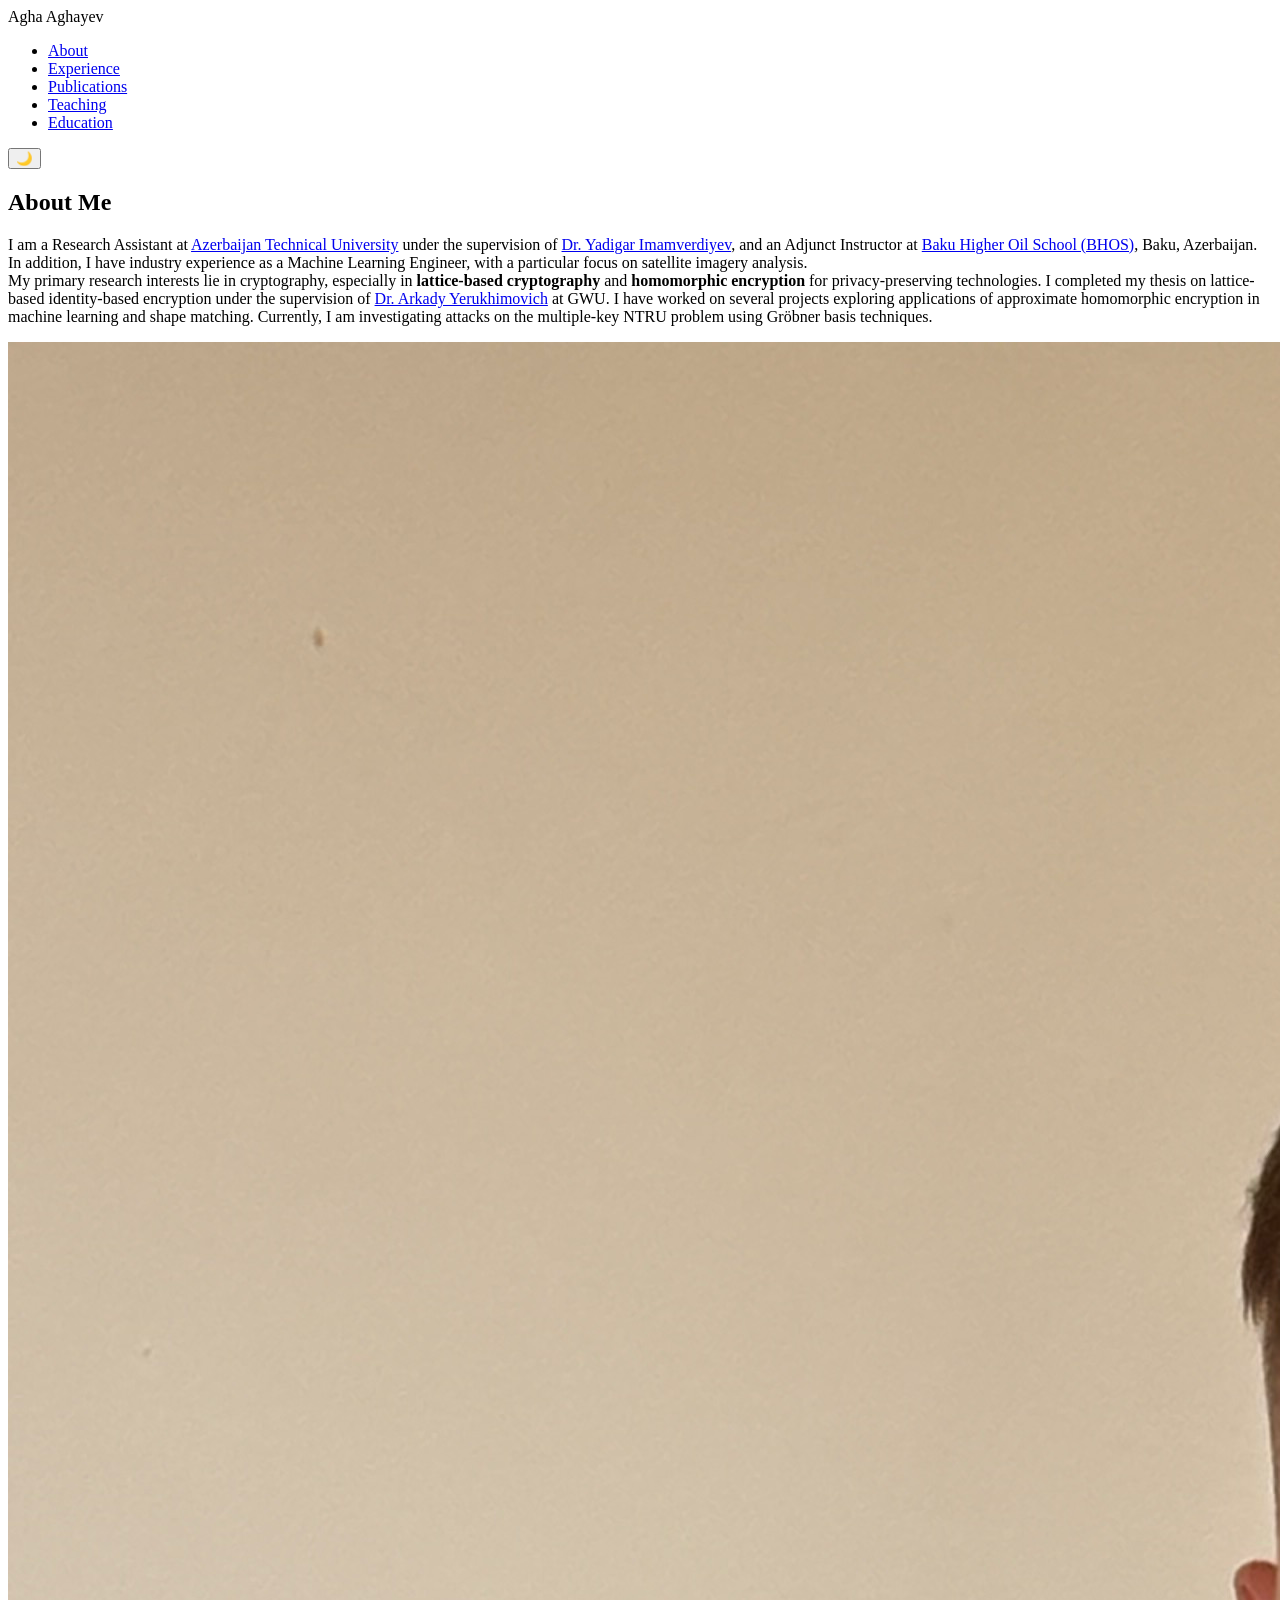
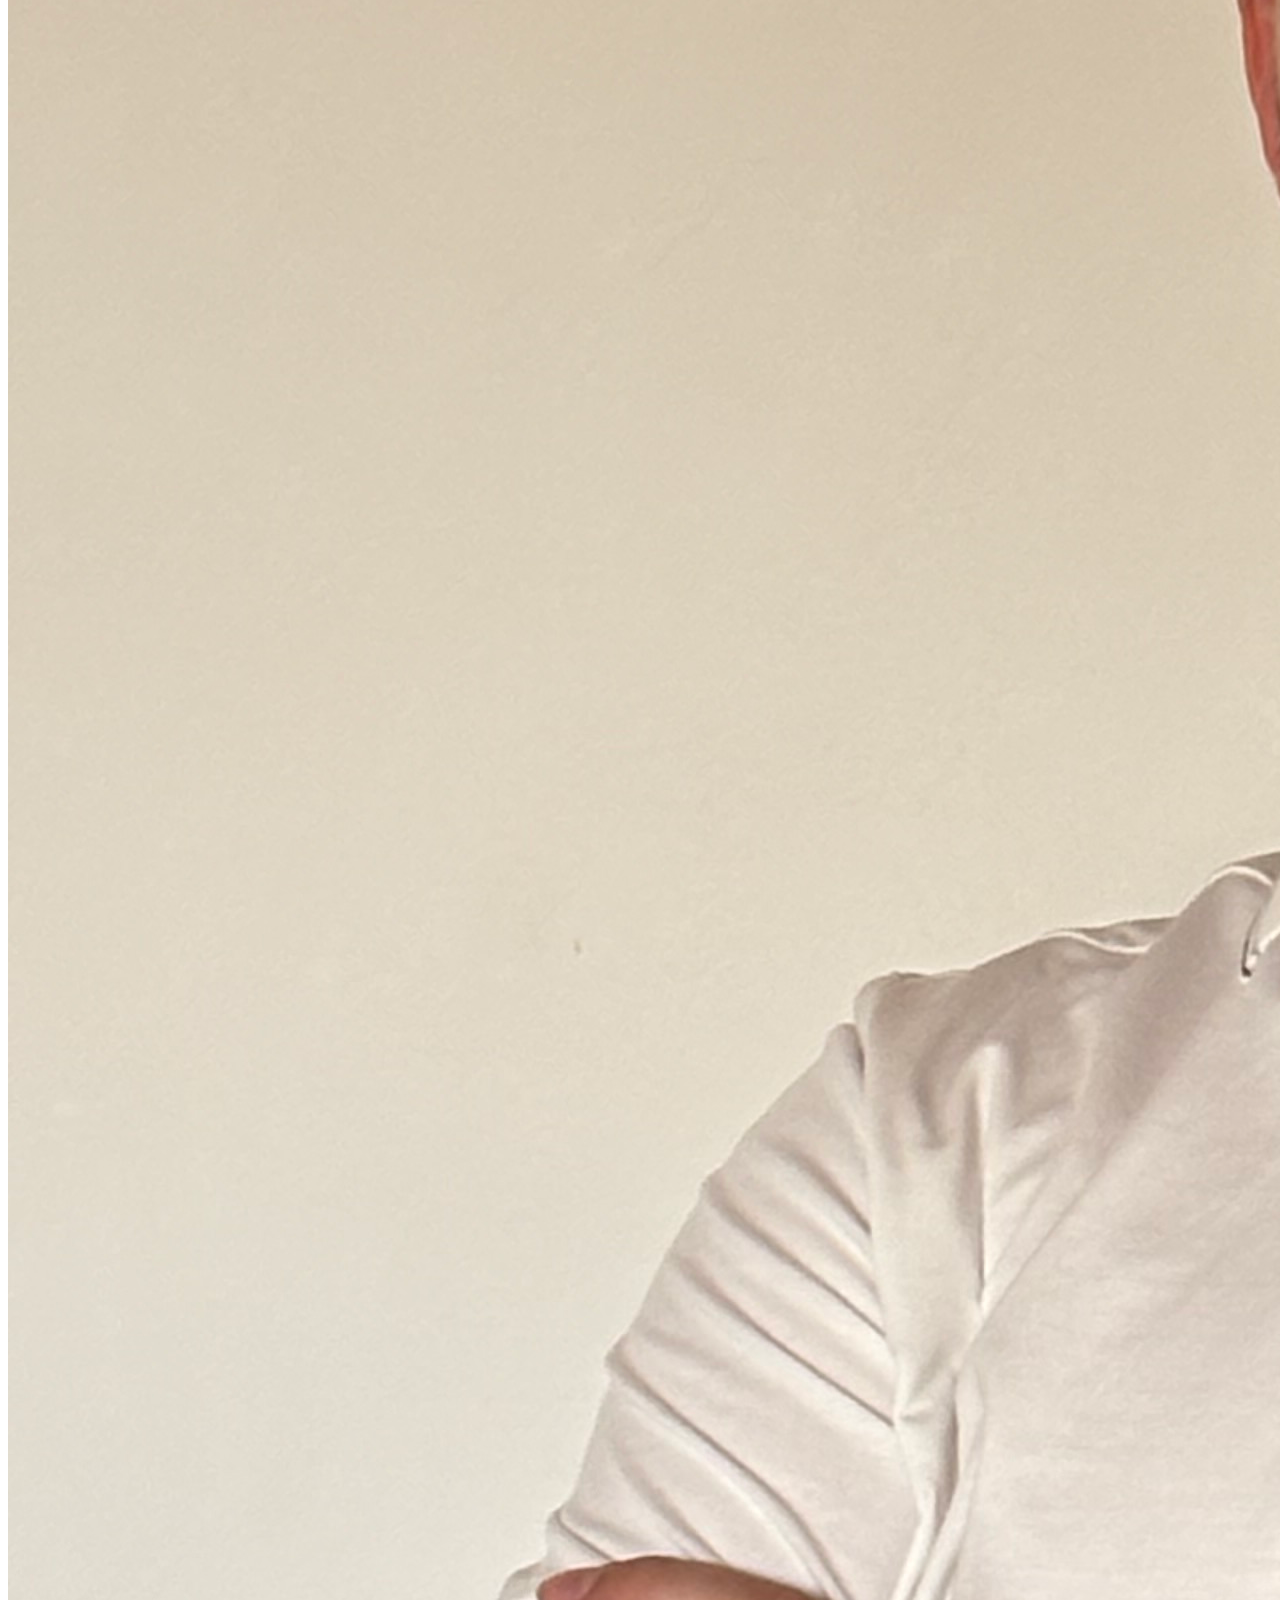
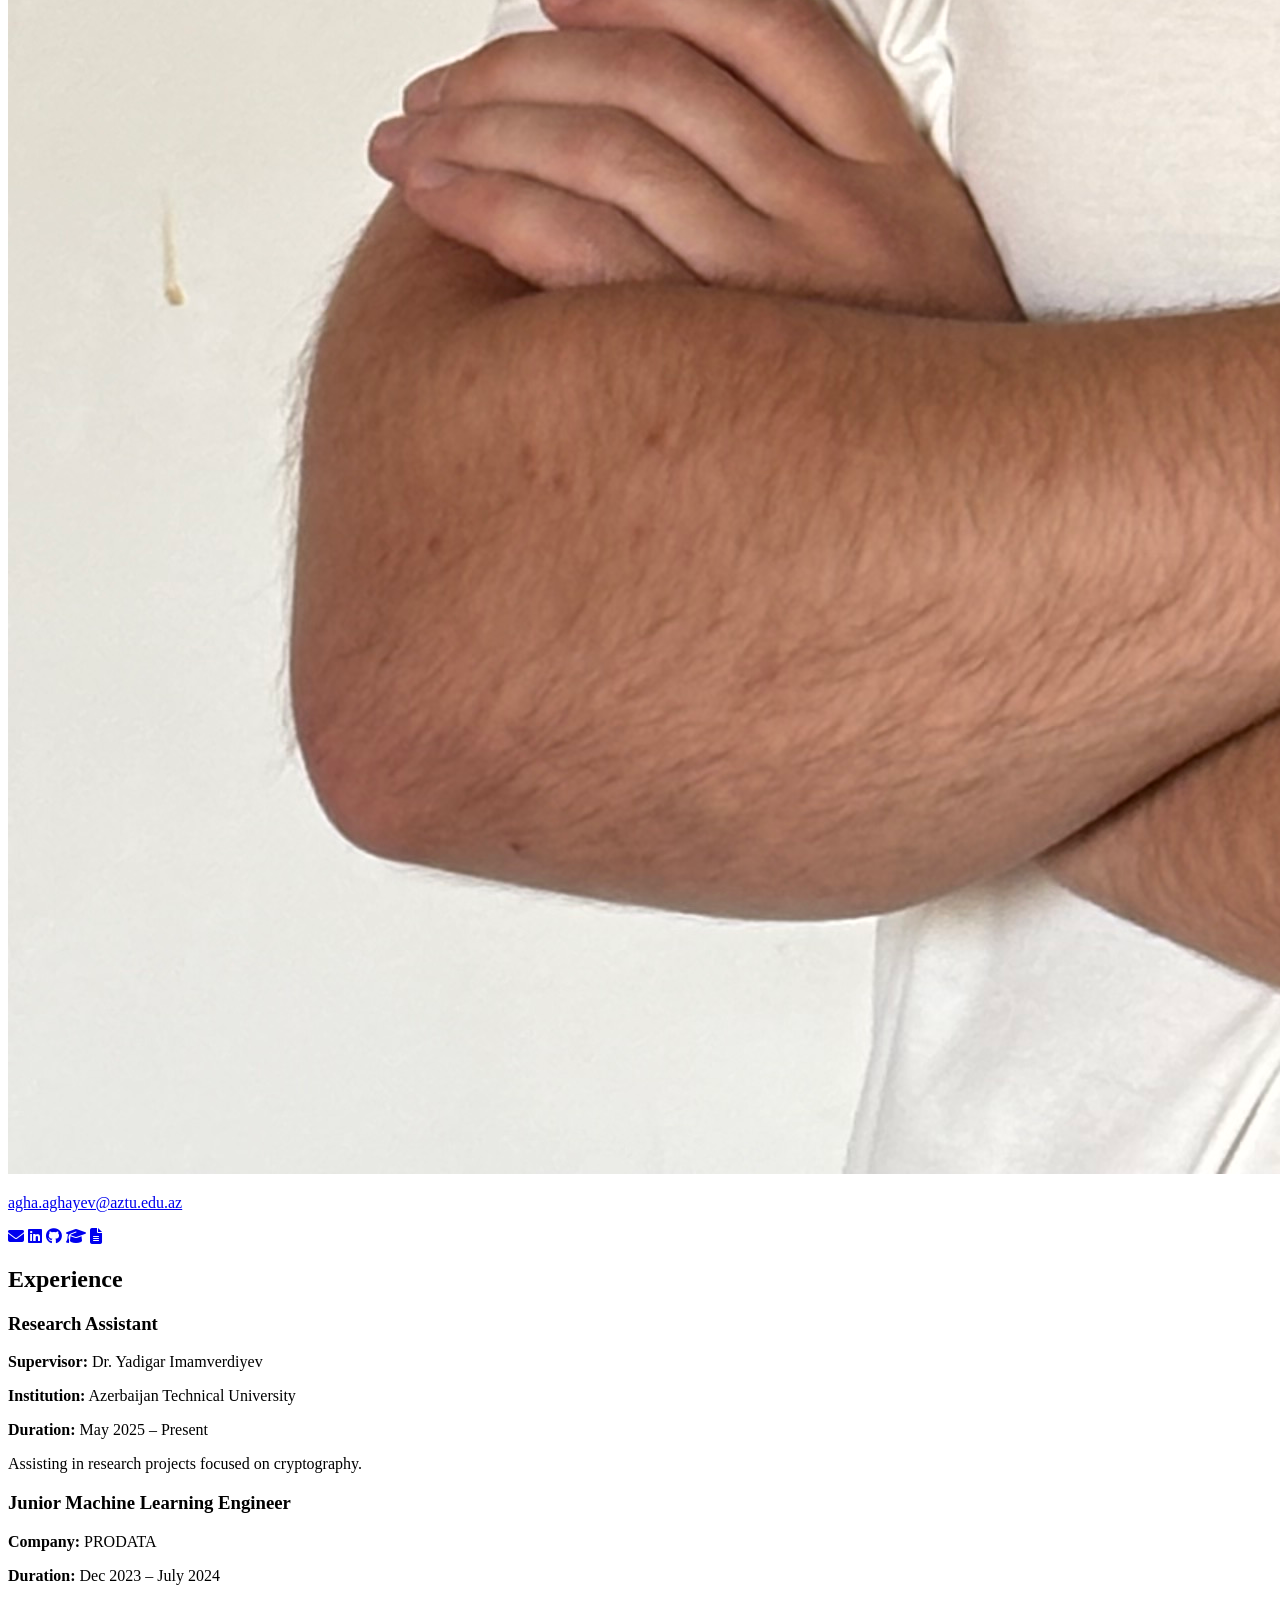
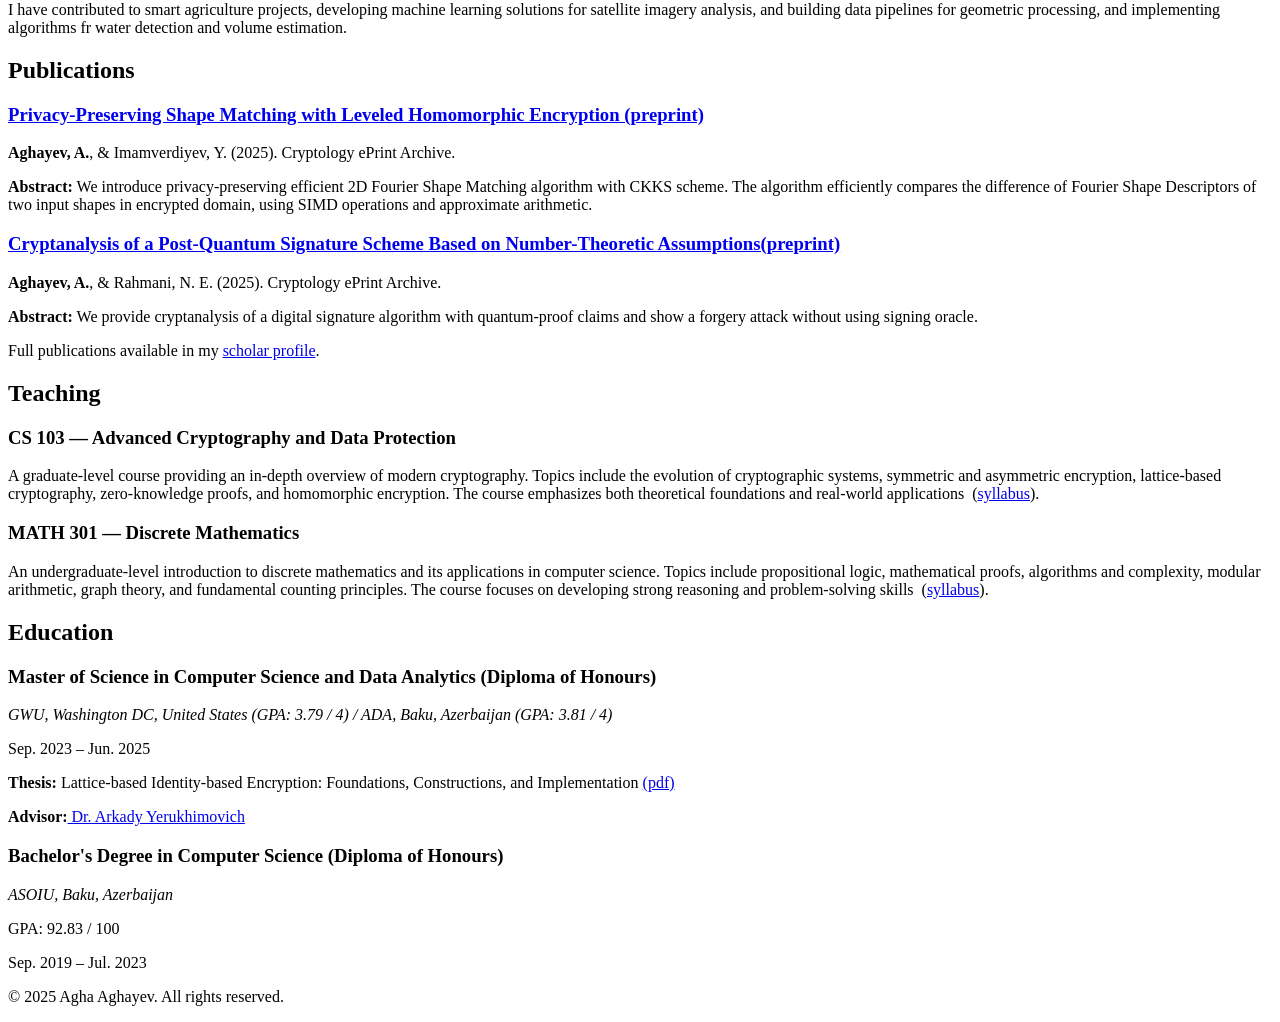
==== index.html @ 88c5efae "grammer" ====
<!DOCTYPE html>
<html lang="en">
<head>
    <meta name="google-site-verification" content="jt_toYpFEVeI2wV16w796-fYUW-8hhS20jse74bqklg" />
    <meta name="author" content="Agha Aghayev">
    <meta charset="UTF-8">
    <meta name="viewport" content="width=device-width, initial-scale=1.0">
    <title>Agha Aghayev</title>
    <!-- Font Awesome for social icons -->
    <link rel="stylesheet" href="https://cdnjs.cloudflare.com/ajax/libs/font-awesome/6.5.0/css/all.min.css">
    <link rel="stylesheet" href="css/style.css">
</head>
<body>

<!-- Navigation Bar -->
<nav>
    <div class="nav-container">
        <div class="logo">Agha Aghayev</div>
        <ul class="nav-links">
            <li><a href="#about">About</a></li>
            <li><a href="#experience">Experience</a></li>
            <li><a href="#publications">Publications</a></li>
            <li><a href="#teaching">Teaching</a></li>
            <li><a href="#education">Education</a></li>
        </ul>
        <button id="toggle-mode">🌙</button>
    </div>
</nav>

<!-- About Section -->
<section id="about">
    <div class="section-container">
        <h2>About Me</h2>
        <div class="about-flex">
            <div class="about-text">
                <p> I am a Research Assistant at <a href="https://aztu.edu.az/en">Azerbaijan Technical University</a> under the supervision of
                     <a href="https://scholar.google.com/citations?user=nQHep3sAAAAJ&hl=en" target="_blank" title="Dr. Yadigar Imamverdiyev's Google Scholar Profile">Dr. Yadigar Imamverdiyev</a>, 
                     and an Adjunct Instructor at <a href="https://bhos.edu.az/en">Baku Higher Oil School (BHOS)</a>, Baku, Azerbaijan. 
                     In addition, I have industry experience as a Machine Learning Engineer, with a particular focus on satellite imagery analysis.
                      <br> My primary research interests lie in cryptography, especially in <b>lattice-based cryptography</b> and
                       <b>homomorphic encryption</b> for privacy-preserving technologies. I completed my thesis on lattice-based 
                       identity-based encryption under the supervision of <a href="https://www2.seas.gwu.edu/~arkady/">Dr. Arkady Yerukhimovich</a> at GWU.
                        I have worked on several projects exploring applications of approximate homomorphic encryption in machine learning and shape matching.
                        Currently, I am investigating attacks on the multiple-key NTRU problem using Gröbner basis techniques. </p>
                    
            </div>

            <div class="about-image">
                <img src="images/profile.png" alt="Profile Picture">
                <p class="email"><a href="mailto:agha.aghayev@aztu.edu.az">agha.aghayev@aztu.edu.az</a></p>
                <div class="social-icons">
                    <a href="mailto:agha.aghayev@aztu.edu.az"><i class="fa-solid fa-envelope"></i></a>
                    <a href="https://www.linkedin.com/in/aghayevagha/" target="_blank"><i class="fa-brands fa-linkedin"></i></a>
                    <a href="https://github.com/aghayevagha" target="_blank"><i class="fa-brands fa-github"></i></a>
                    <a href="https://scholar.google.com/citations?user=jD7ukYoAAAAJ&hl=en" target="_blank"><i class="fas fa-graduation-cap"></i></a>
                    <a href="data/cv.pdf" target="_blank"><i class="fa-solid fa-file-lines"></i></a>
                </div>
            </div>
        </div>
    </div>
</section>



<!-- Experience Section -->
<section id="experience">
    <div class="section-container">
        <h2>Experience</h2>
        <div class="experience-item">
            <h3>Research Assistant</h3>
            <p><strong>Supervisor:</strong> Dr. Yadigar Imamverdiyev</p>
            <p><strong>Institution:</strong> Azerbaijan Technical University</p>
            <p><strong>Duration:</strong> May 2025 – Present</p>
            <p>Assisting in research projects focused on cryptography.</p>
        </div>
        <div class="experience-item">
            <h3>Junior Machine Learning Engineer</h3>
            <p><strong>Company:</strong> PRODATA</p>
            <p><strong>Duration:</strong> Dec 2023 – July 2024 </p><p>I have contributed to smart agriculture projects, 
                developing machine learning solutions for satellite imagery analysis, 
                and building data pipelines for geometric processing, and implementing algorithms fr water detection and volume estimation.</p>
        </div>
    </div>
</section>


<!-- Publications Section -->
<section id="publications">
    <div class="section-container">
        <h2>Publications</h2>

        <!-- Optional CV link -->
        

        <!-- Publication 1 -->
        <div class="publication">
            <h3><a href="https://eprint.iacr.org/2025/1942" target="_blank">Privacy-Preserving Shape Matching with Leveled Homomorphic Encryption (preprint)</a></h3>
            <p class="citation">
                <b>Aghayev, A.</b>, & Imamverdiyev, Y. (2025). Cryptology ePrint Archive.
            </p>
            <p class="abstract">
               <b>Abstract:</b> We introduce privacy-preserving efficient 2D Fourier Shape Matching algorithm with CKKS scheme. 
               The algorithm efficiently compares the difference of Fourier Shape Descriptors of two input shapes in encrypted domain, using SIMD operations and approximate arithmetic. 
            </p>
        </div>

        <!-- Publication 2 -->
        <div class="publication">
            <h3><a href="https://eprint.iacr.org/2025/1929" target="_blank">Cryptanalysis of a Post-Quantum Signature Scheme Based on Number-Theoretic Assumptions(preprint)</a></h3>
            <p class="citation">
                <b>Aghayev, A.</b>, & Rahmani, N. E. (2025). Cryptology ePrint Archive. 
                
            </p>
            <p class="abstract">
                <b>Abstract:</b> We provide cryptanalysis of a digital signature algorithm with quantum-proof claims and show a 
                forgery attack without using signing oracle.
            </p>
        </div>
        <p>Full publications available in my  <a href="https://scholar.google.com/citations?user=jD7ukYoAAAAJ&hl=en" target="_blank">scholar profile</a>.</p>
    </div>
</section>



<!-- Teaching Section -->
<section id="teaching">
  <div class="section-container">
    <h2>Teaching</h2>

<div class="course">
  <h3>CS 103 — Advanced Cryptography and Data Protection</h3>
  <p>
    A graduate-level course providing an in-depth overview of modern cryptography. 
    Topics include the evolution of cryptographic systems, symmetric and asymmetric encryption, 
    lattice-based cryptography, zero-knowledge proofs, and homomorphic encryption. 
    The course emphasizes both theoretical foundations and real-world applications&nbsp;
    (<a href="data/crypto.pdf" target="_blank">syllabus</a>).
  </p>
</div>

<div class="course">
  <h3>MATH 301 — Discrete Mathematics</h3>
  <p>
    An undergraduate-level introduction to discrete mathematics and its applications in computer science. 
    Topics include propositional logic, mathematical proofs, algorithms and complexity, modular arithmetic, 
    graph theory, and fundamental counting principles. The course focuses on developing strong reasoning 
    and problem-solving skills&nbsp;
    (<a href="data/dmath.pdf" target="_blank">syllabus</a>).
  </p>
</div>


    </div>

  </div>
</section>


<!-- Education Section -->
<section id="education">
    <div class="section-container">
        <h2>Education</h2>

        <!-- Master's -->
        <div class="education-item">
            <h3>Master of Science in Computer Science and Data Analytics (Diploma of Honours)</h3>
            <p><em>GWU, Washington DC, United States (GPA: 3.79 / 4) / ADA, Baku, Azerbaijan (GPA: 3.81 / 4)</em></p>
            <p>Sep. 2023 – Jun. 2025</p>

            <!-- Thesis as part of Master's -->
            <div class="thesis">
<p><strong>Thesis:</strong> Lattice-based Identity-based Encryption: Foundations, Constructions, and Implementation 
<a href="data/Thesis Agha Aghayev.pdf" style="font-style: normal;">(pdf)</a></p>
                <p><strong>Advisor:</strong><a href="https://www2.seas.gwu.edu/~arkady/"> Dr. Arkady Yerukhimovich </a></p>
            </div>
        </div>

        <!-- Bachelor's -->
        <div class="education-item">
            <h3>Bachelor's Degree in Computer Science (Diploma of Honours)</h3>
            <p><em>ASOIU, Baku, Azerbaijan</em></p>
            <p>GPA: 92.83 / 100</p>
            <p>Sep. 2019 – Jul. 2023</p>
        </div>
    </div>
</section>

<footer>
    <p>&copy; 2025 Agha Aghayev. All rights reserved.</p>
</footer>

<script src="js/main.js"></script>
</body>
</html>
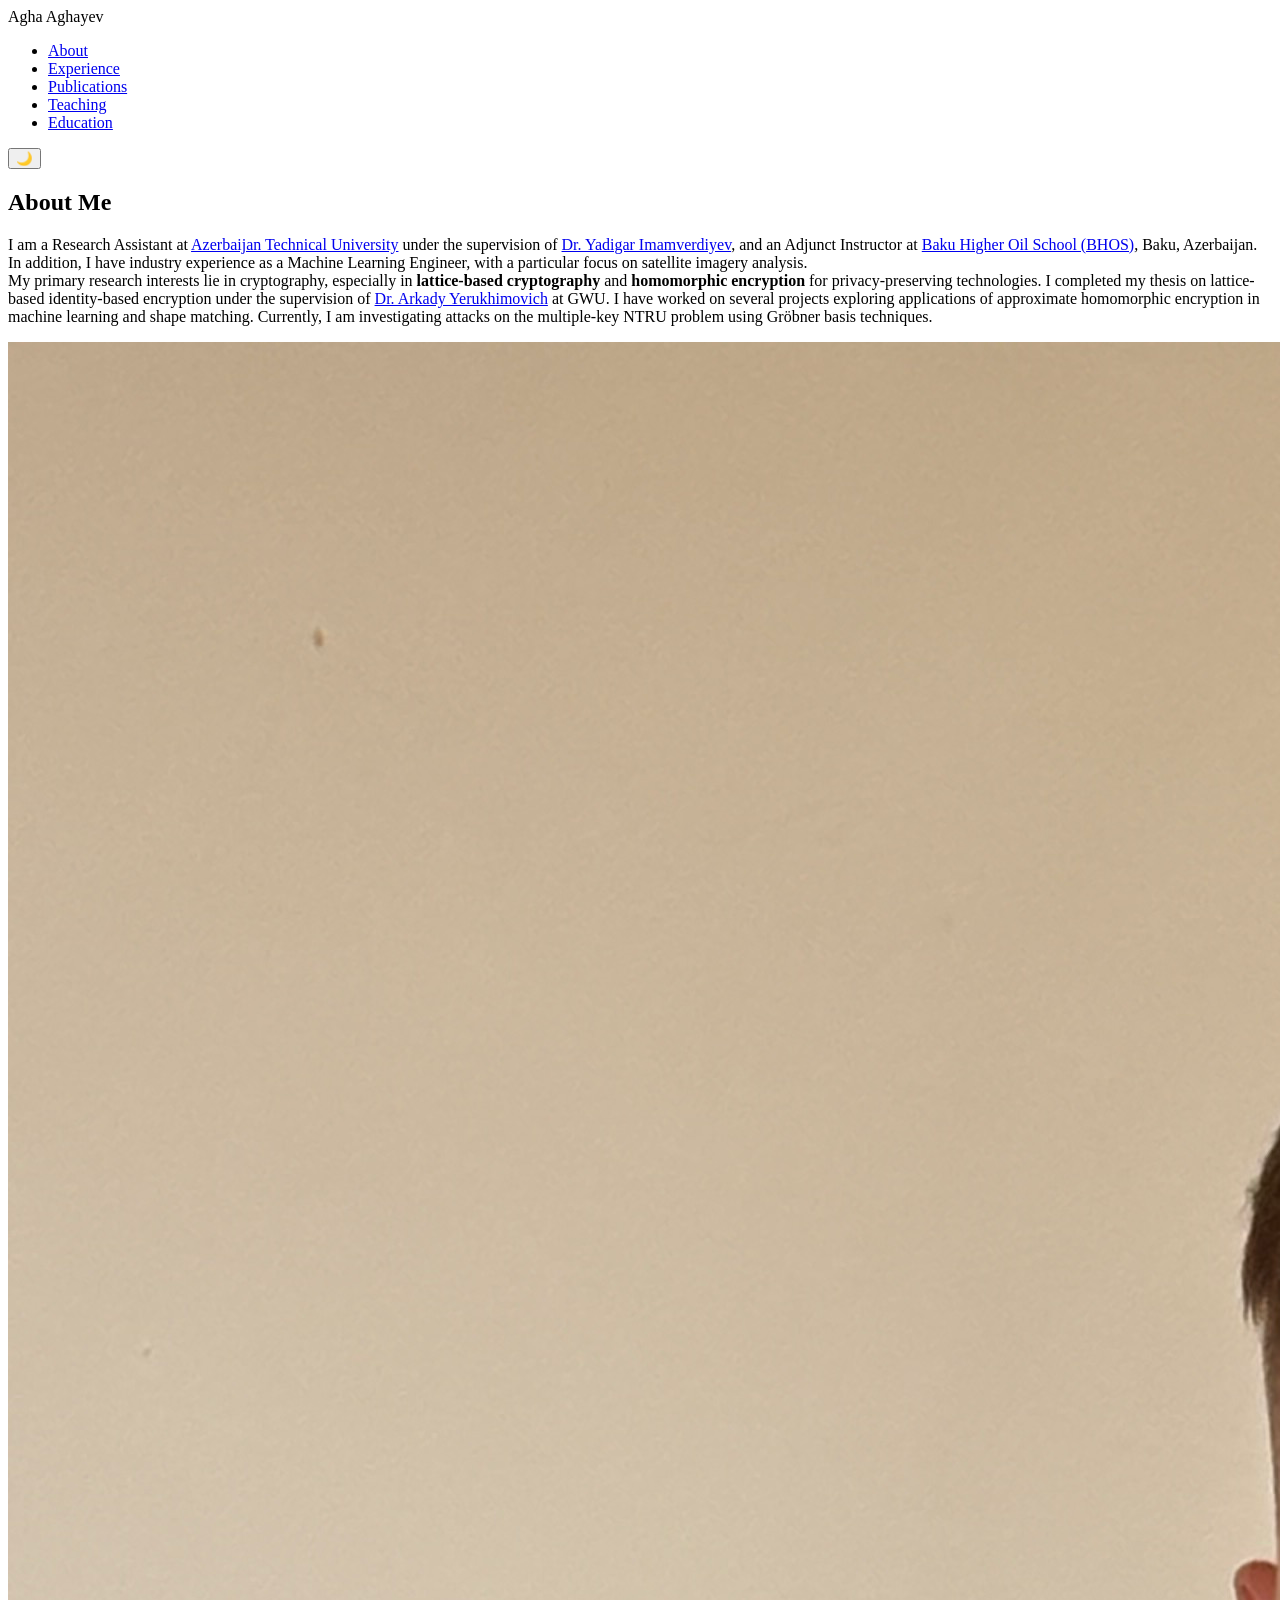
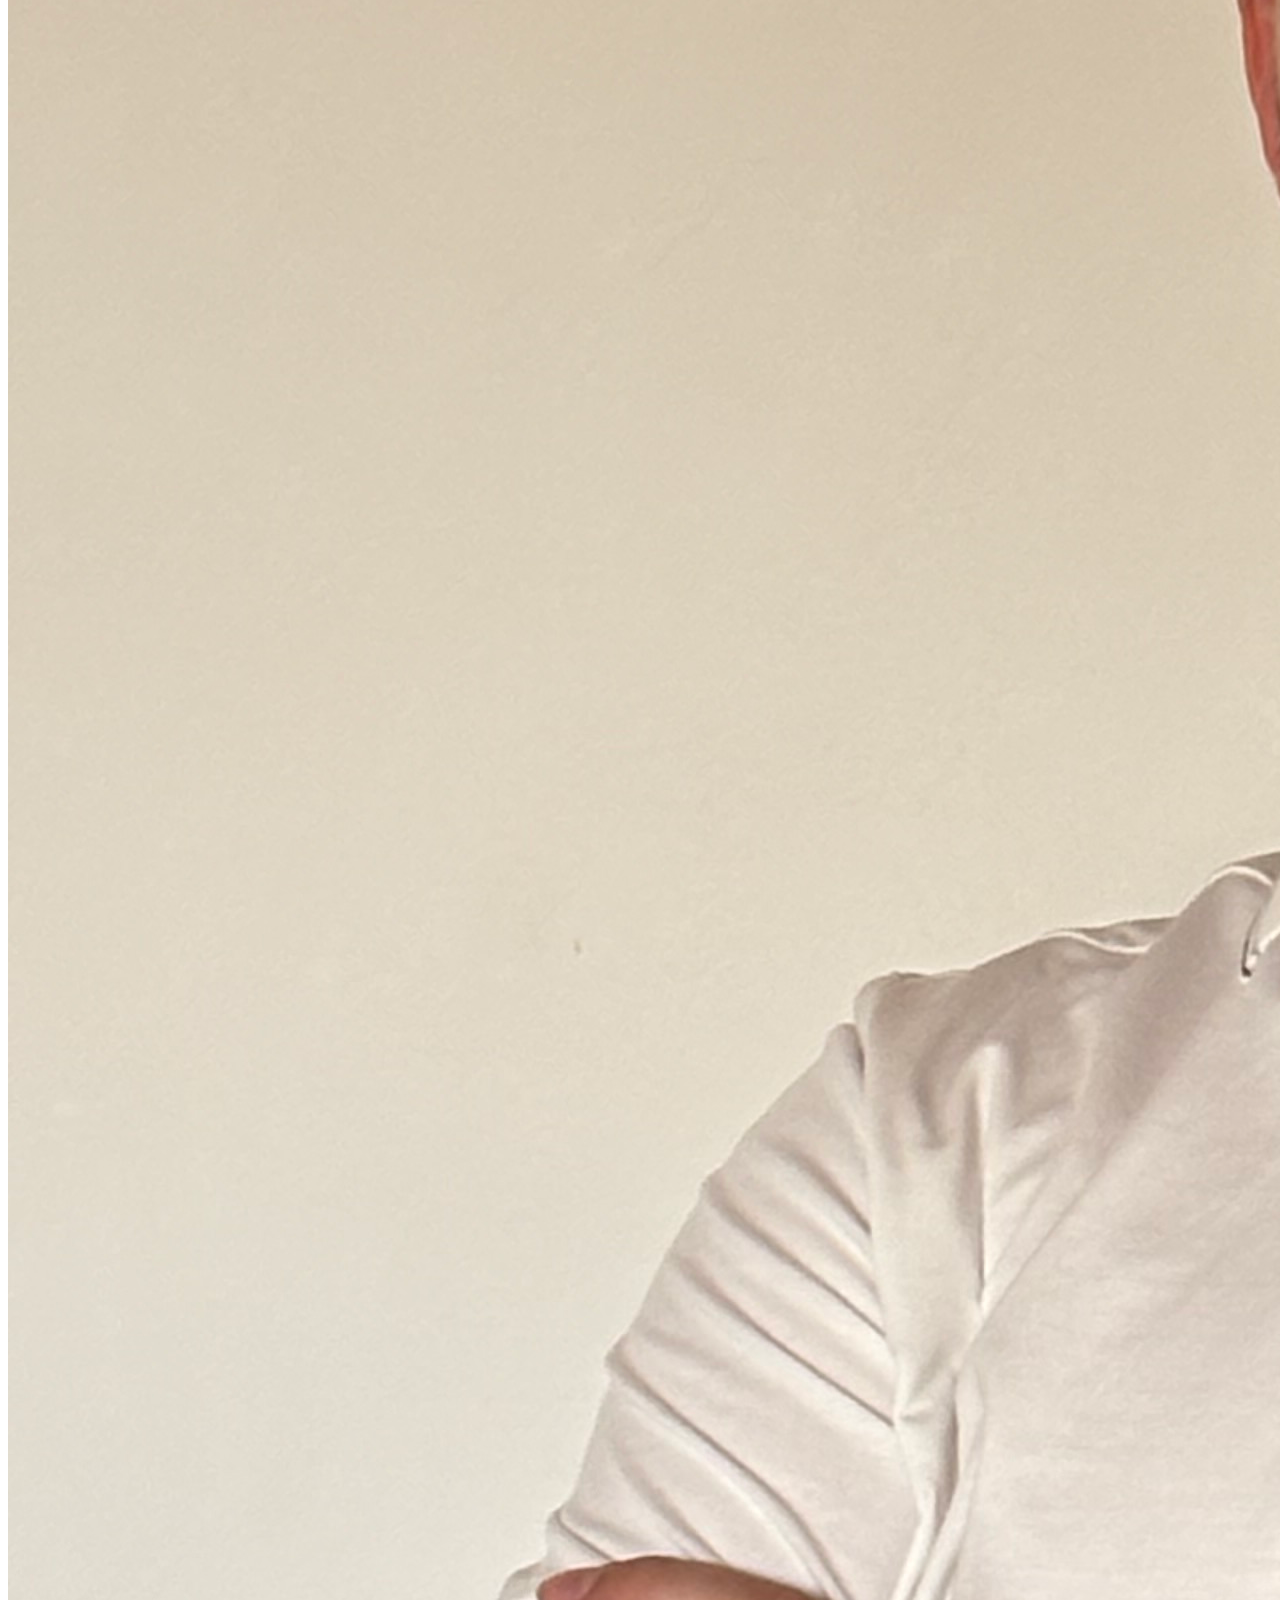
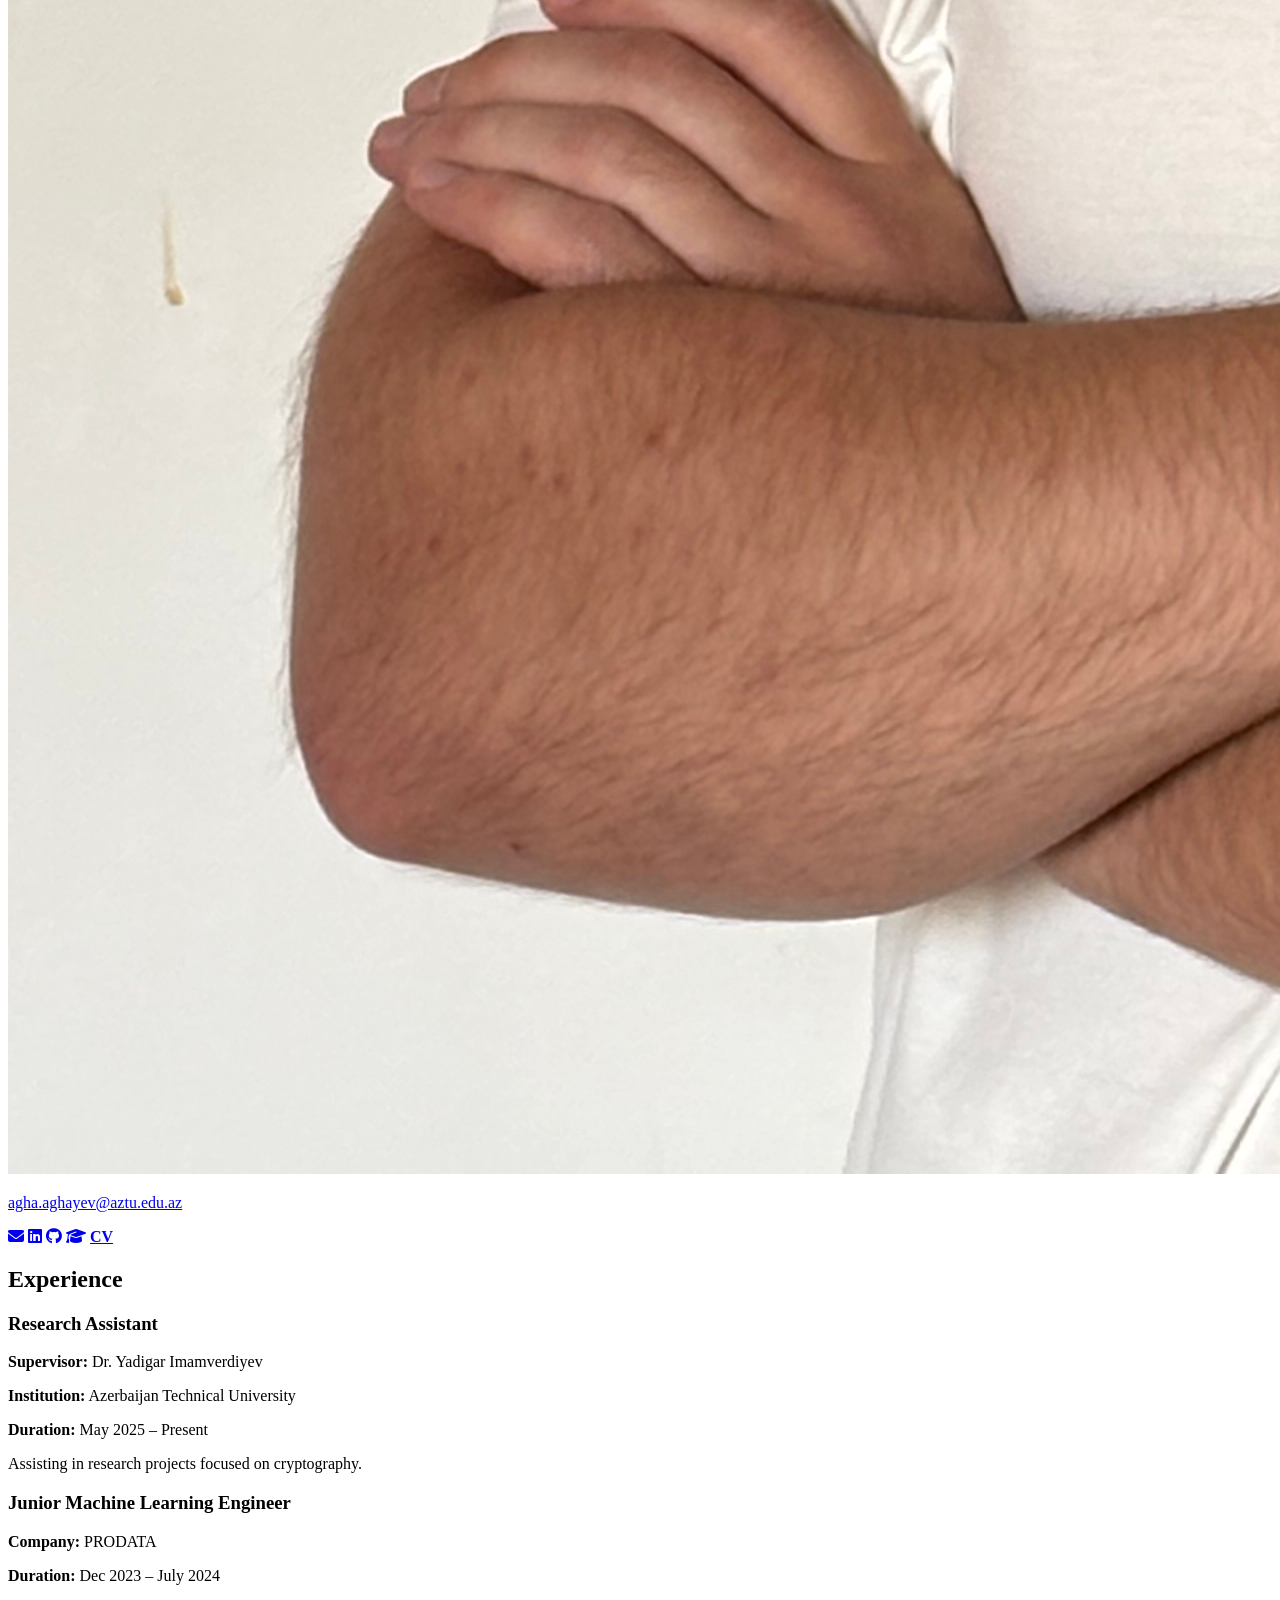
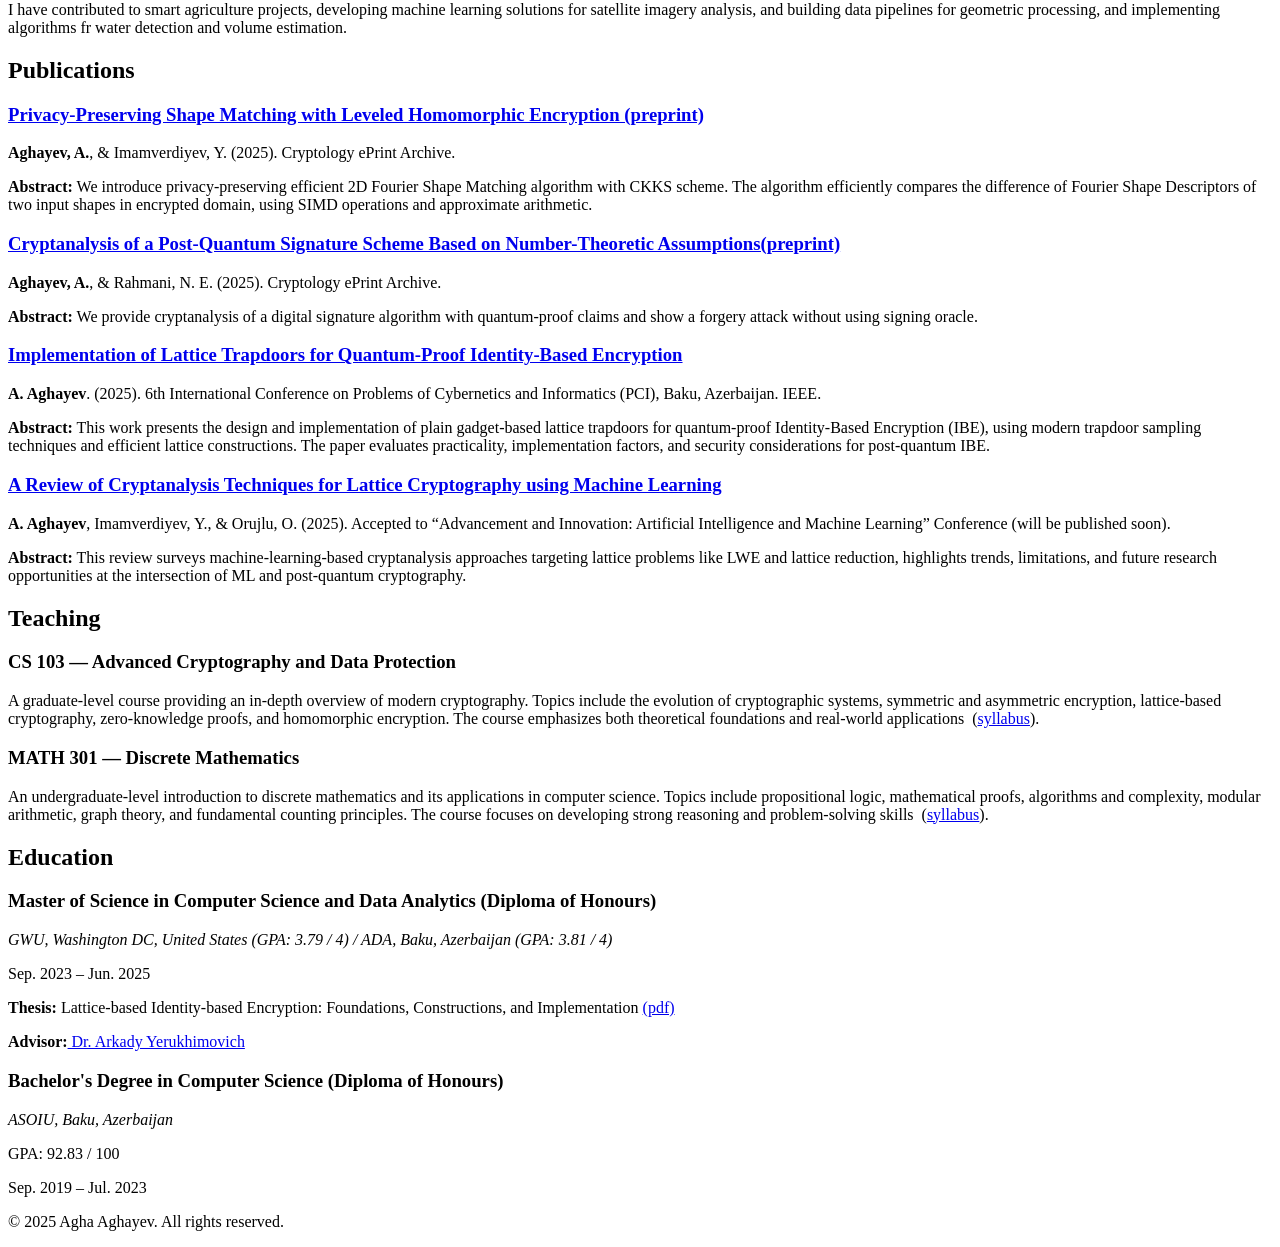
==== commit 33d81520: "last" ====
--- a/index.html
+++ b/index.html
@@ -6,13 +6,11 @@
     <meta charset="UTF-8">
     <meta name="viewport" content="width=device-width, initial-scale=1.0">
     <title>Agha Aghayev</title>
-    <!-- Font Awesome for social icons -->
     <link rel="stylesheet" href="https://cdnjs.cloudflare.com/ajax/libs/font-awesome/6.5.0/css/all.min.css">
     <link rel="stylesheet" href="css/style.css">
 </head>
 <body>
 
-<!-- Navigation Bar -->
 <nav>
     <div class="nav-container">
         <div class="logo">Agha Aghayev</div>
@@ -27,7 +25,7 @@
     </div>
 </nav>
 
-<!-- About Section -->
+
 <section id="about">
     <div class="section-container">
         <h2>About Me</h2>
@@ -53,7 +51,11 @@
                     <a href="https://www.linkedin.com/in/aghayevagha/" target="_blank"><i class="fa-brands fa-linkedin"></i></a>
                     <a href="https://github.com/aghayevagha" target="_blank"><i class="fa-brands fa-github"></i></a>
                     <a href="https://scholar.google.com/citations?user=jD7ukYoAAAAJ&hl=en" target="_blank"><i class="fas fa-graduation-cap"></i></a>
-                    <a href="data/cv.pdf" target="_blank"><i class="fa-solid fa-file-lines"></i></a>
+                    <a href="data/cv.pdf" target="_blank">
+                        <span style="font-weight:700; ">
+                            CV
+                        </span>
+                    </a>
                 </div>
             </div>
         </div>
@@ -62,7 +64,7 @@
 
 
 
-<!-- Experience Section -->
+
 <section id="experience">
     <div class="section-container">
         <h2>Experience</h2>
@@ -84,15 +86,11 @@
 </section>
 
 
-<!-- Publications Section -->
+
 <section id="publications">
     <div class="section-container">
         <h2>Publications</h2>
 
-        <!-- Optional CV link -->
-        
-
-        <!-- Publication 1 -->
         <div class="publication">
             <h3><a href="https://eprint.iacr.org/2025/1942" target="_blank">Privacy-Preserving Shape Matching with Leveled Homomorphic Encryption (preprint)</a></h3>
             <p class="citation">
@@ -104,7 +102,7 @@
             </p>
         </div>
 
-        <!-- Publication 2 -->
+
         <div class="publication">
             <h3><a href="https://eprint.iacr.org/2025/1929" target="_blank">Cryptanalysis of a Post-Quantum Signature Scheme Based on Number-Theoretic Assumptions(preprint)</a></h3>
             <p class="citation">
@@ -116,13 +114,39 @@
                 forgery attack without using signing oracle.
             </p>
         </div>
-        <p>Full publications available in my  <a href="https://scholar.google.com/citations?user=jD7ukYoAAAAJ&hl=en" target="_blank">scholar profile</a>.</p>
-    </div>
-</section>
-
-
-
-<!-- Teaching Section -->
+        <div class="publication">
+        <h3><a href="https://ieeexplore.ieee.org/document/11219723" target="_blank">
+            Implementation of Lattice Trapdoors for Quantum-Proof Identity-Based Encryption
+        </a></h3>
+        <p class="citation">
+            <b>A. Aghayev</b>. (2025). 6th International Conference on Problems of Cybernetics and Informatics (PCI), Baku, Azerbaijan. IEEE.
+        </p>
+        <p class="abstract">
+            <b>Abstract:</b> This work presents the design and implementation of plain gadget-based lattice trapdoors for quantum-proof Identity-Based Encryption (IBE), using modern trapdoor sampling techniques and efficient lattice constructions. The paper evaluates practicality, implementation factors, and security considerations for post-quantum IBE.
+        </p>
+    </div>
+
+    <div class="publication">
+        <h3>
+            <a href="data/ReviewPaper.pdf" target="_blank">
+                A Review of Cryptanalysis Techniques for Lattice Cryptography using Machine Learning
+            </a>
+        </h3>
+        <p class="citation">
+            <b>A. Aghayev</b>, Imamverdiyev, Y., & Orujlu, O. (2025). Accepted to “Advancement and Innovation: Artificial Intelligence and Machine Learning” Conference (will be published soon).
+        </p>
+        <p class="abstract">
+            <b>Abstract:</b> This review surveys machine-learning-based cryptanalysis approaches targeting lattice problems like LWE and lattice reduction, highlights trends, limitations, and future research opportunities at the intersection of ML and post-quantum cryptography.
+        </p>
+    </div>
+
+     
+    </div>
+</section>
+
+
+
+
 <section id="teaching">
   <div class="section-container">
     <h2>Teaching</h2>
@@ -156,18 +180,15 @@
 </section>
 
 
-<!-- Education Section -->
 <section id="education">
     <div class="section-container">
         <h2>Education</h2>
 
-        <!-- Master's -->
         <div class="education-item">
             <h3>Master of Science in Computer Science and Data Analytics (Diploma of Honours)</h3>
             <p><em>GWU, Washington DC, United States (GPA: 3.79 / 4) / ADA, Baku, Azerbaijan (GPA: 3.81 / 4)</em></p>
             <p>Sep. 2023 – Jun. 2025</p>
 
-            <!-- Thesis as part of Master's -->
             <div class="thesis">
 <p><strong>Thesis:</strong> Lattice-based Identity-based Encryption: Foundations, Constructions, and Implementation 
 <a href="data/Thesis Agha Aghayev.pdf" style="font-style: normal;">(pdf)</a></p>
@@ -175,7 +196,6 @@
             </div>
         </div>
 
-        <!-- Bachelor's -->
         <div class="education-item">
             <h3>Bachelor's Degree in Computer Science (Diploma of Honours)</h3>
             <p><em>ASOIU, Baku, Azerbaijan</em></p>
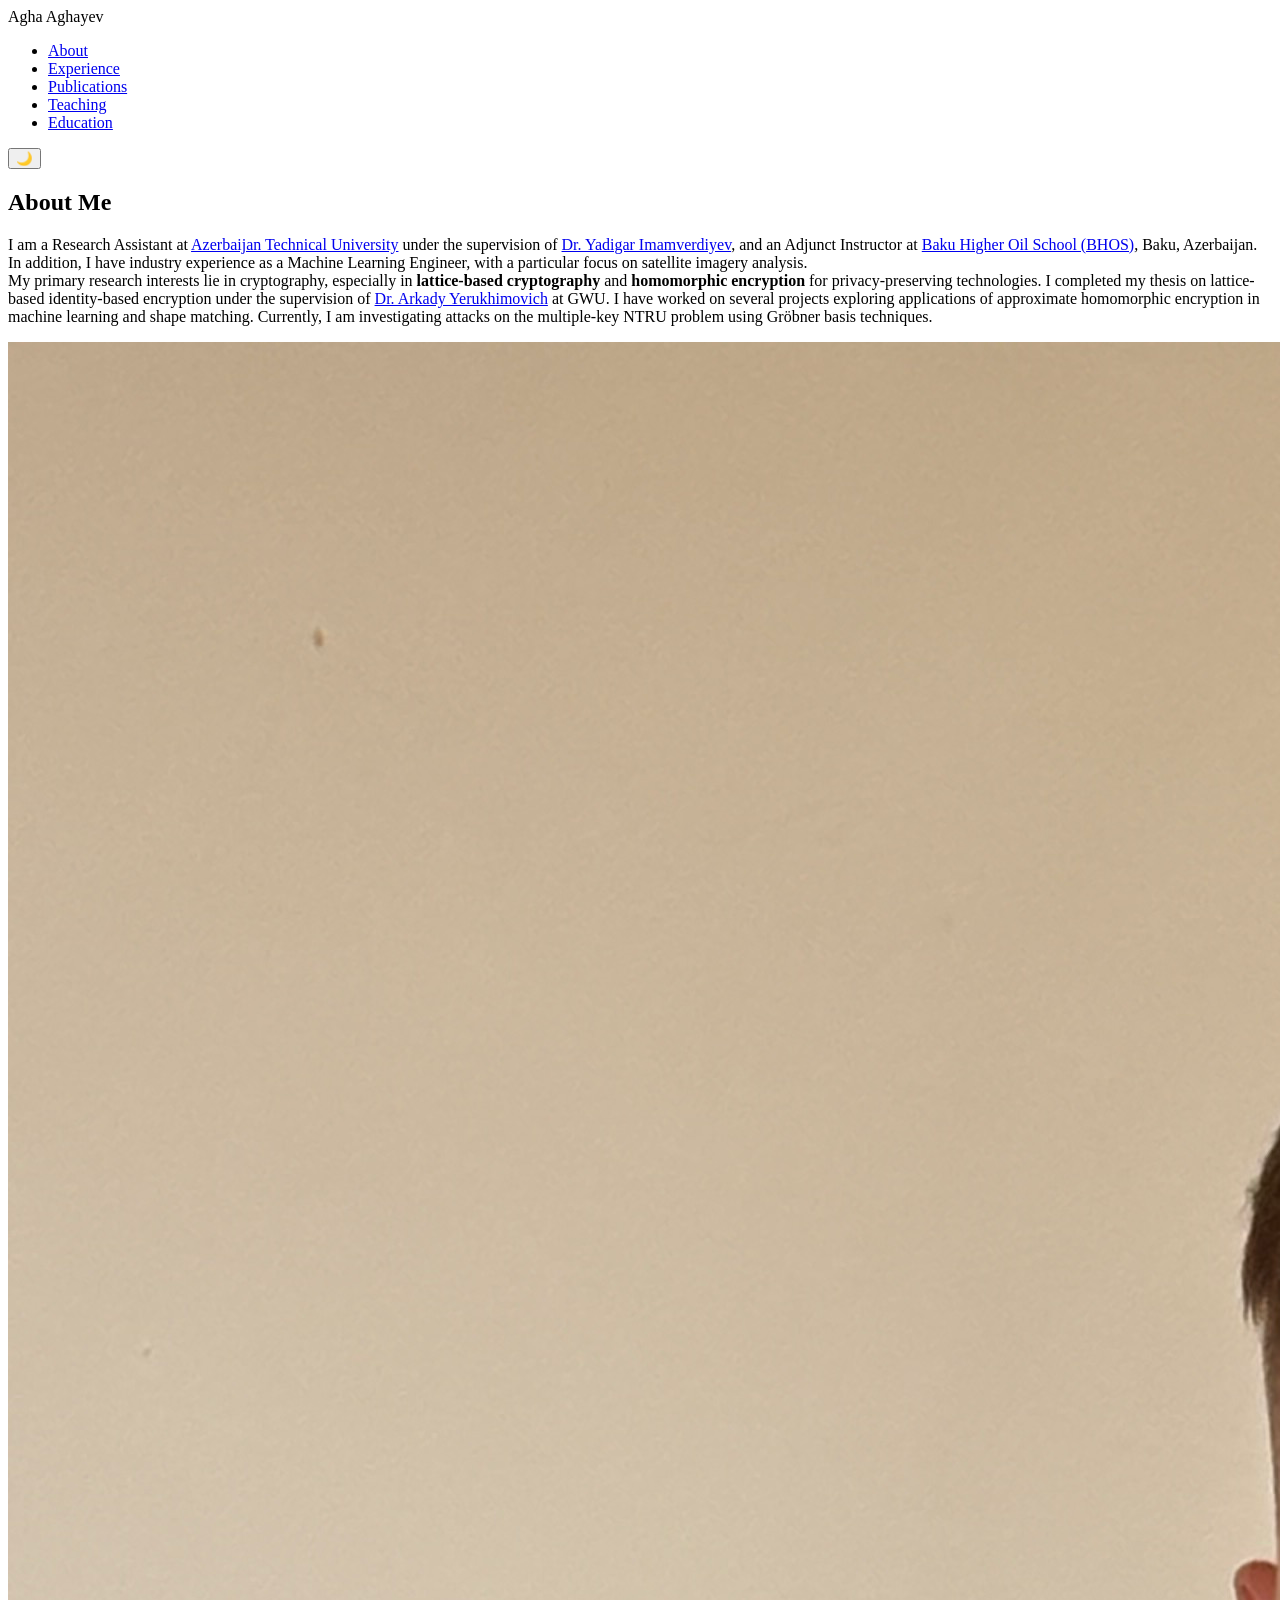
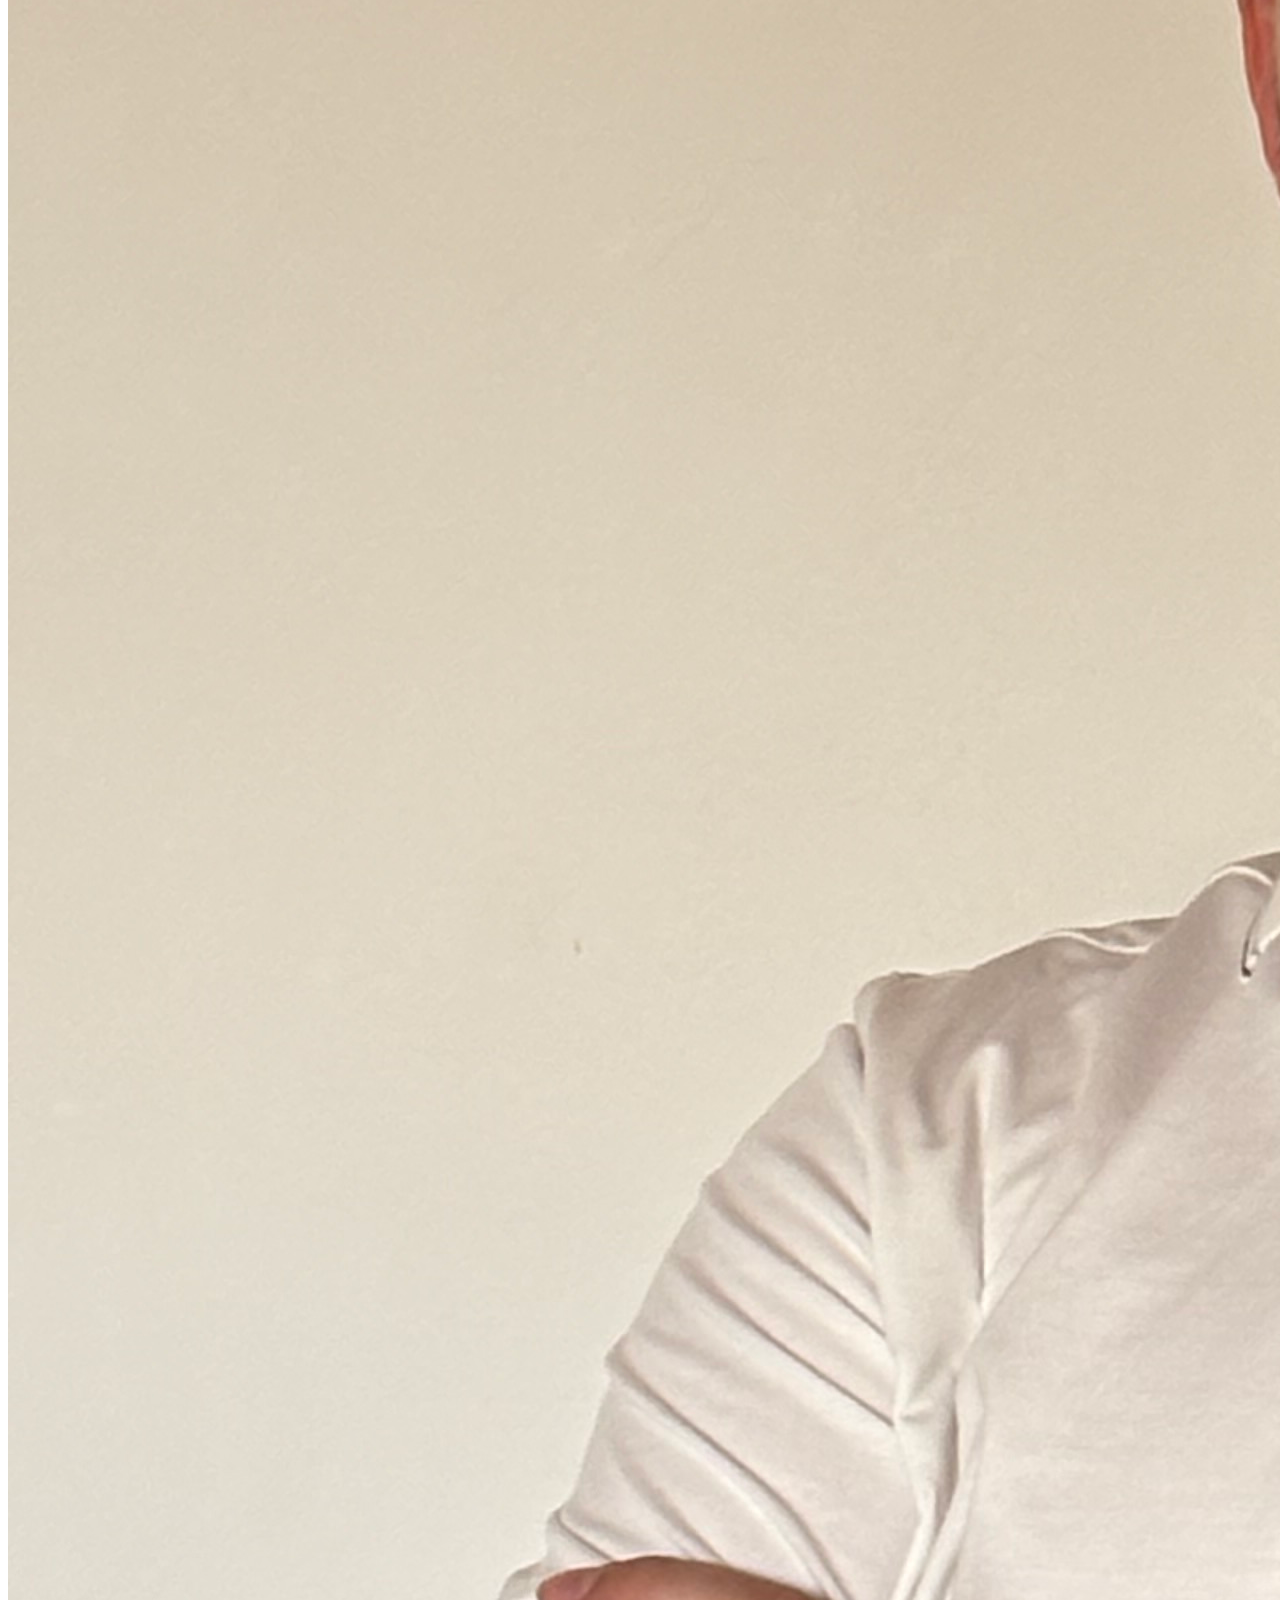
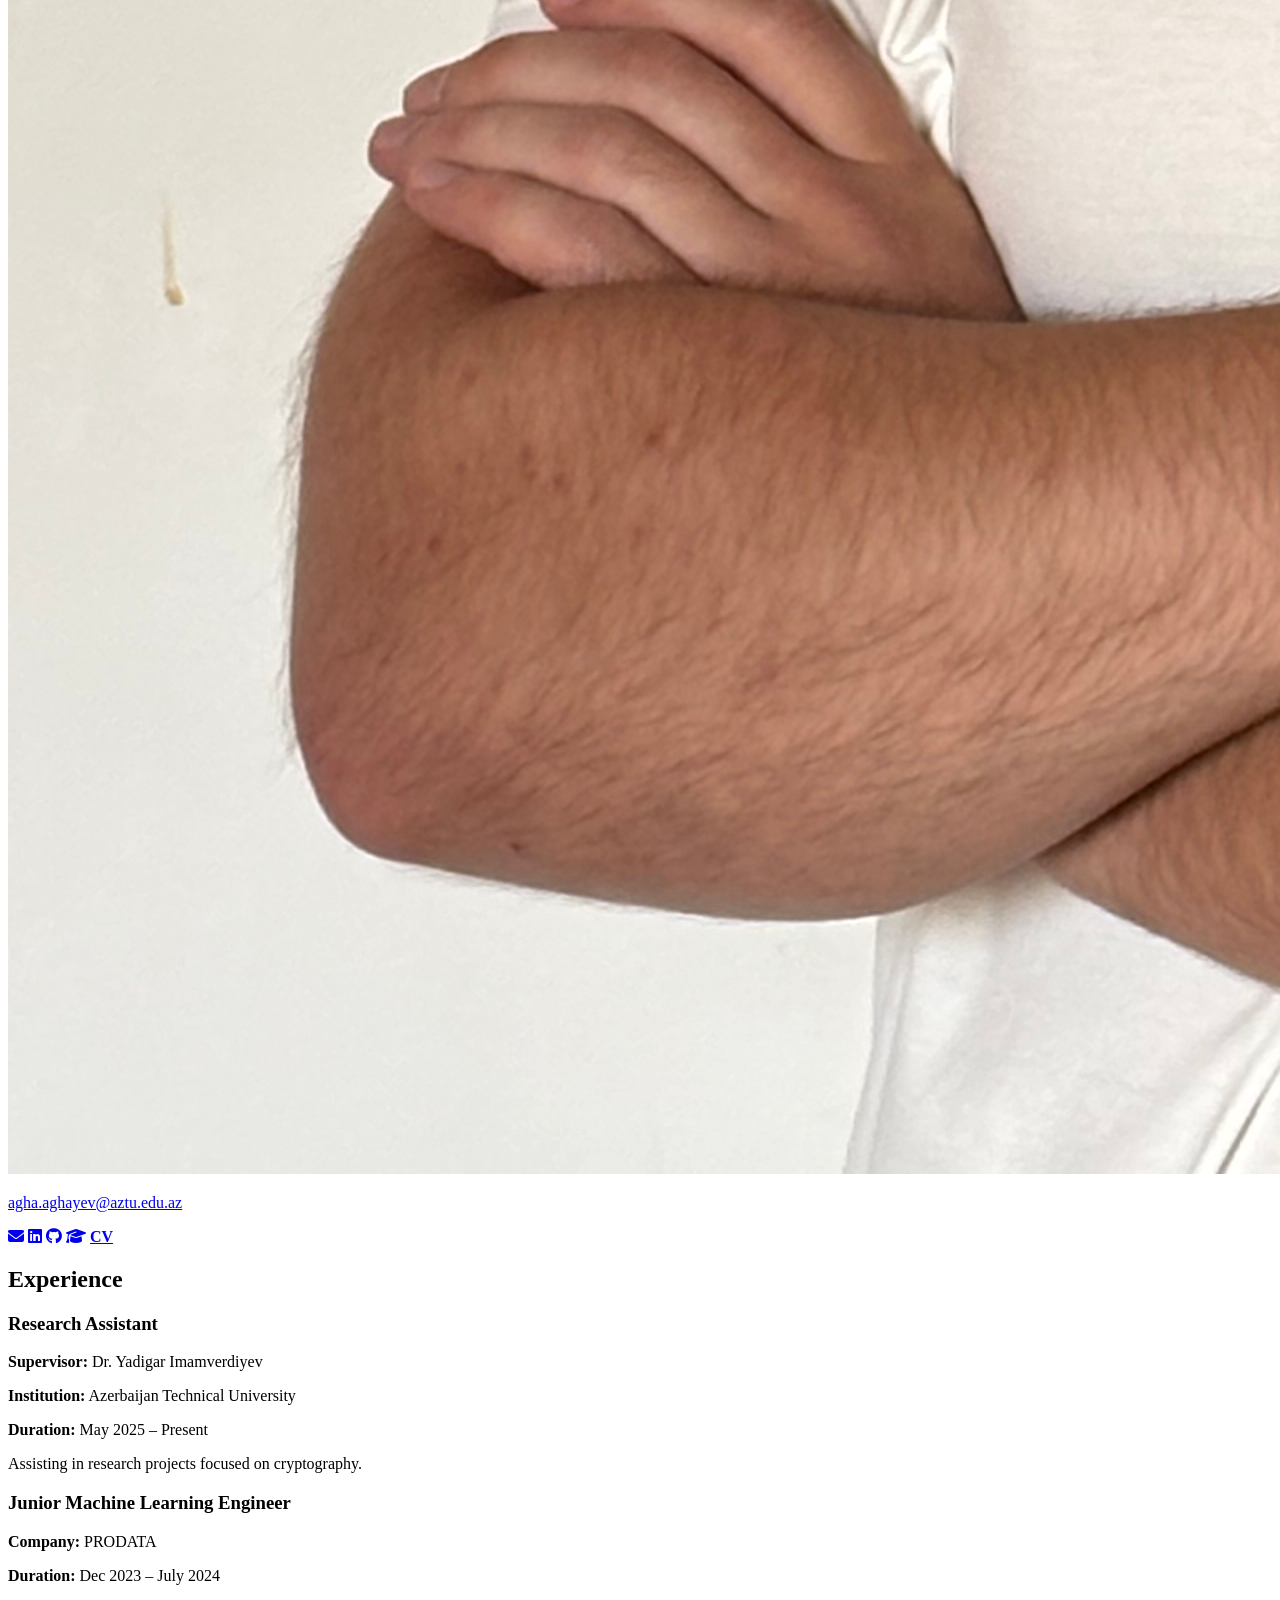
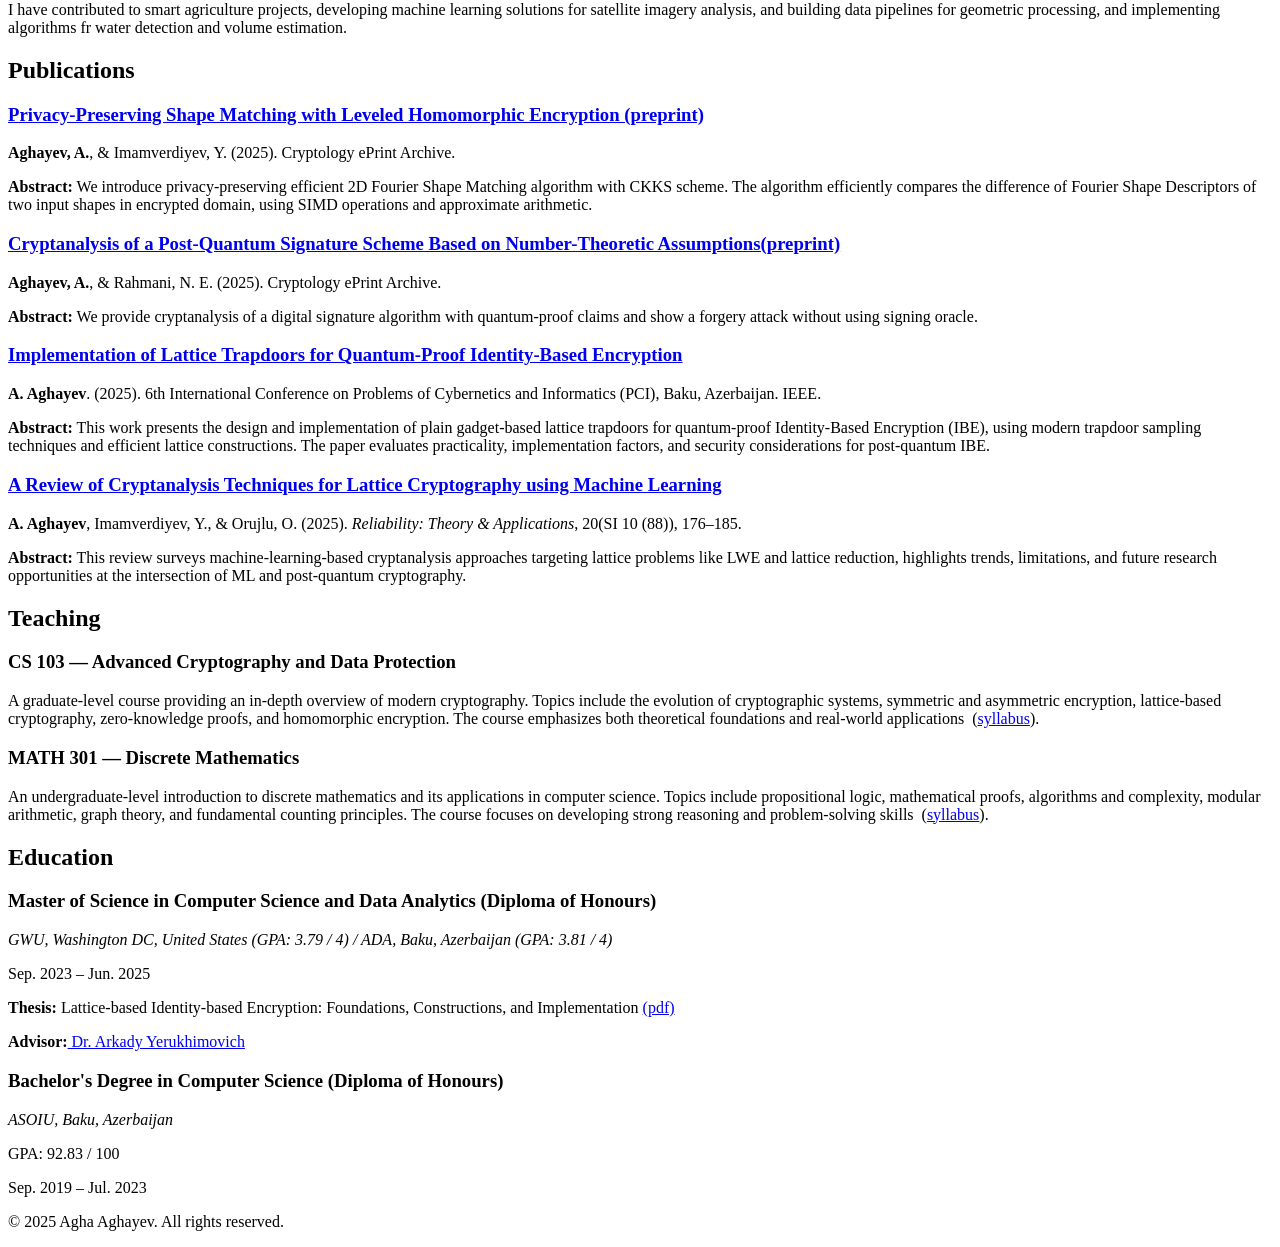
==== commit 1eb8e095: "last" ====
--- a/index.html
+++ b/index.html
@@ -126,19 +126,20 @@
         </p>
     </div>
 
-    <div class="publication">
-        <h3>
-            <a href="data/ReviewPaper.pdf" target="_blank">
-                A Review of Cryptanalysis Techniques for Lattice Cryptography using Machine Learning
-            </a>
-        </h3>
-        <p class="citation">
-            <b>A. Aghayev</b>, Imamverdiyev, Y., & Orujlu, O. (2025). Accepted to “Advancement and Innovation: Artificial Intelligence and Machine Learning” Conference (will be published soon).
-        </p>
-        <p class="abstract">
-            <b>Abstract:</b> This review surveys machine-learning-based cryptanalysis approaches targeting lattice problems like LWE and lattice reduction, highlights trends, limitations, and future research opportunities at the intersection of ML and post-quantum cryptography.
-        </p>
-    </div>
+<div class="publication">
+    <h3>
+        <a href="data/ReviewPaper.pdf" target="_blank">
+            A Review of Cryptanalysis Techniques for Lattice Cryptography using Machine Learning
+        </a>
+    </h3>
+    <p class="citation">
+        <b>A. Aghayev</b>, Imamverdiyev, Y., & Orujlu, O. (2025). <i>Reliability: Theory & Applications</i>, 20(SI 10 (88)), 176–185.
+    </p>
+    <p class="abstract">
+        <b>Abstract:</b> This review surveys machine-learning-based cryptanalysis approaches targeting lattice problems like LWE and lattice reduction, highlights trends, limitations, and future research opportunities at the intersection of ML and post-quantum cryptography.
+    </p>
+</div>
+
 
      
     </div>
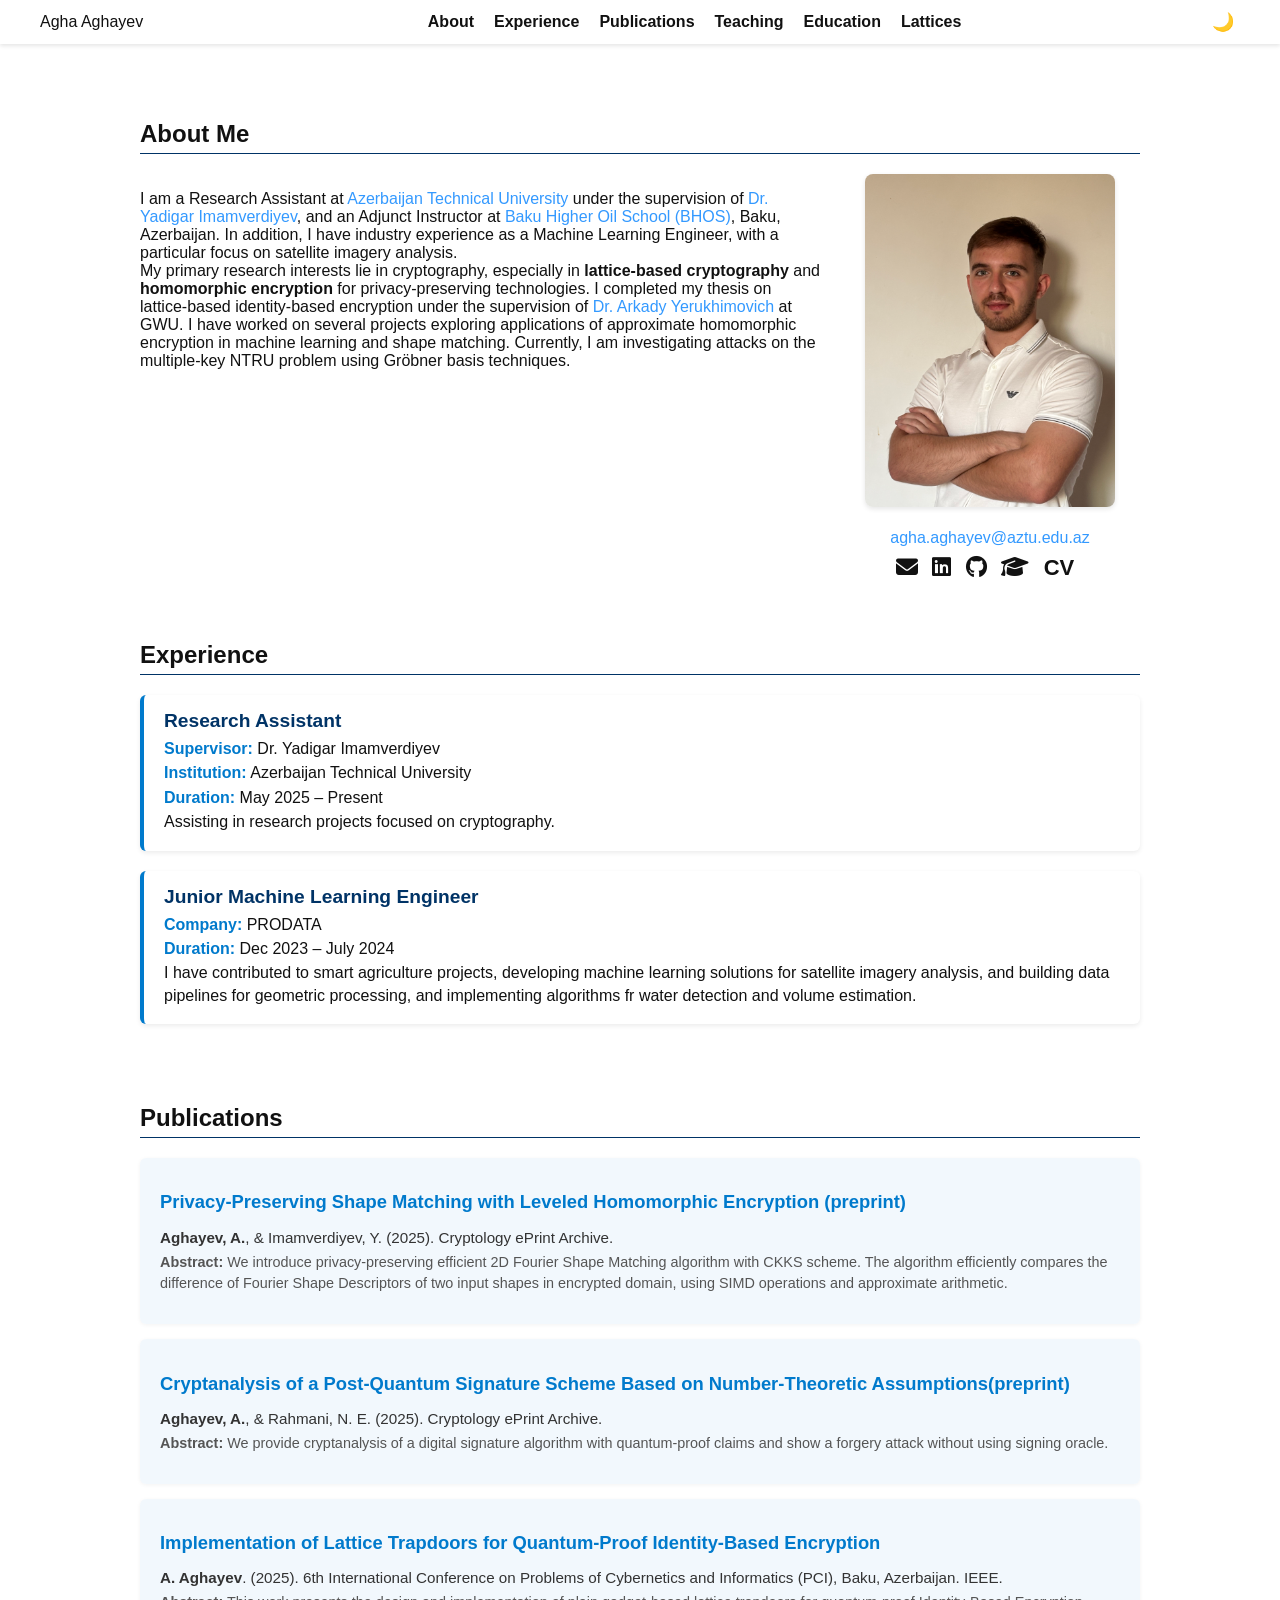
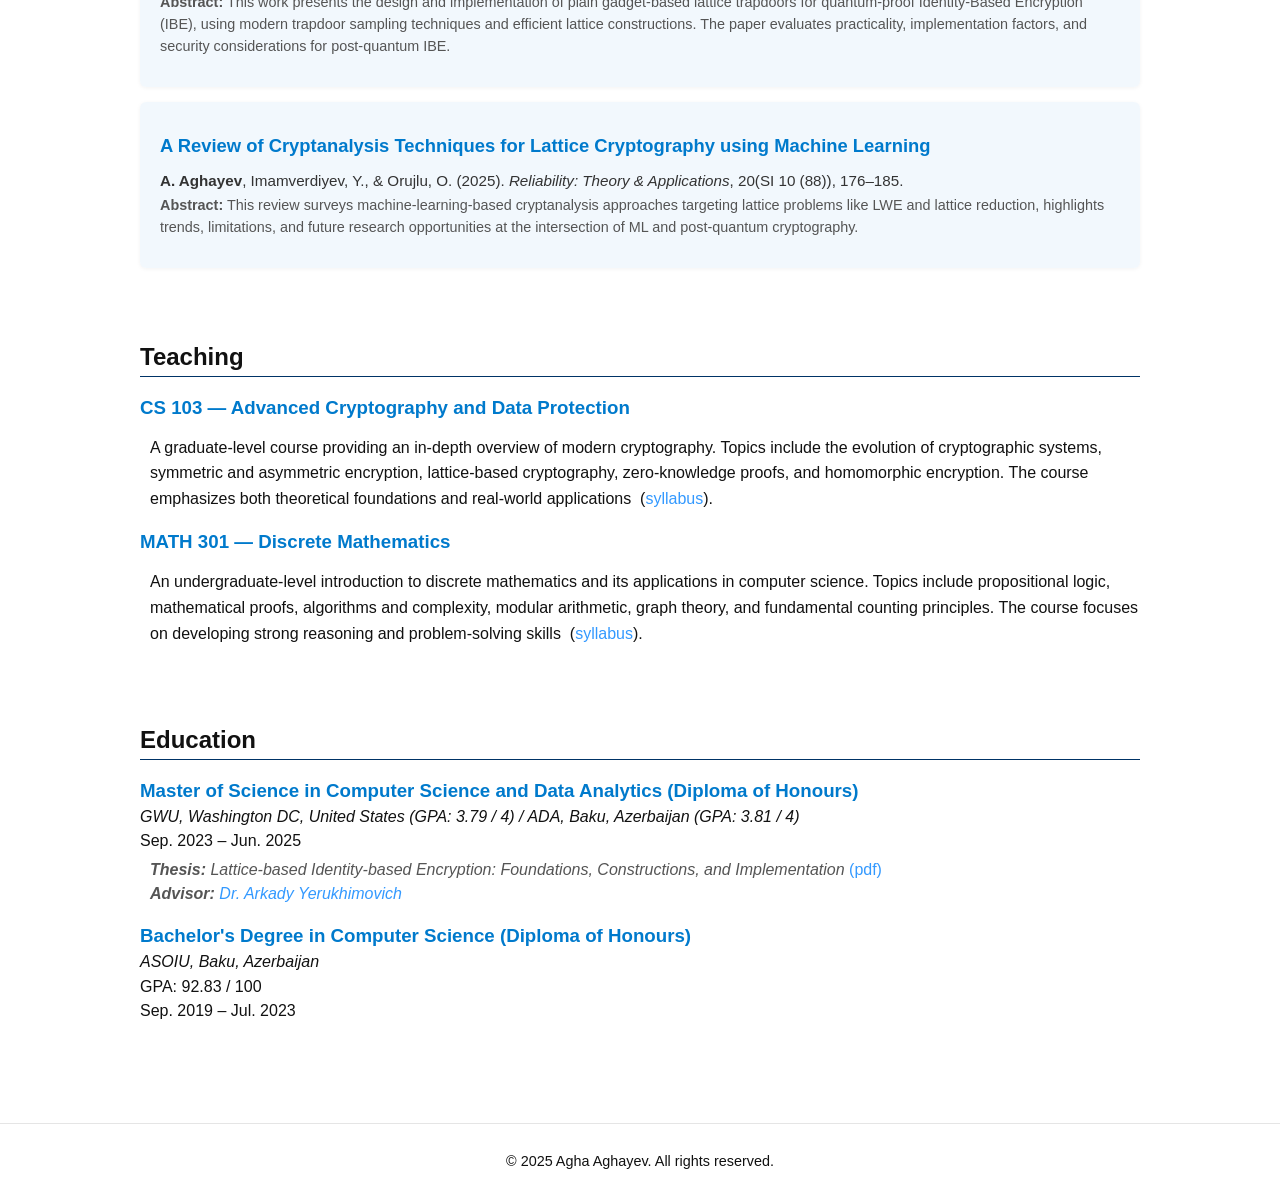
==== commit 69e625c2: "lattices" ====
--- a/index.html
+++ b/index.html
@@ -20,6 +20,7 @@
             <li><a href="#publications">Publications</a></li>
             <li><a href="#teaching">Teaching</a></li>
             <li><a href="#education">Education</a></li>
+            <li><a href="lattice.html">Lattices</a></li>
         </ul>
         <button id="toggle-mode">🌙</button>
     </div>
--- a/css/style.css
+++ b/css/style.css
@@ -0,0 +1,290 @@
+:root {
+    --bg-color: #ffffff;
+    --text-color: #111111;
+    --primary-color: #003366;
+    --accent-color: #007acc;
+}
+
+body.dark {
+    --bg-color: #111111;
+    --text-color: #ffffff;
+    --primary-color: #ffffff;
+    --accent-color: #00bfff;
+}
+
+body {
+    background-color: var(--bg-color);
+    color: var(--text-color);
+    font-family: 'Segoe UI', Tahoma, Geneva, Verdana, sans-serif;
+    margin: 0;
+    scroll-behavior: smooth;
+}
+
+/* Navigation Bar */
+nav {
+    position: fixed;
+    width: 100%;
+    background-color: var(--bg-color);
+    box-shadow: 0 2px 4px rgba(0,0,0,0.1);
+    z-index: 100;
+}
+
+.nav-container {
+    display: flex;
+    justify-content: space-between;
+    align-items: center;
+    padding: 10px 40px;
+}
+
+
+.nav-links {
+    list-style: none;
+    display: flex;
+    gap: 20px;
+    margin: 0;
+}
+
+.nav-links a {
+    color: var(--text-color);
+    text-decoration: none;
+    font-weight: 600;
+}
+
+.nav-links a:hover {
+    color: var(--accent-color);
+}
+
+#toggle-mode {
+    background: none;
+    border: none;
+    font-size: 18px;
+    cursor: pointer;
+    color: var(--text-color);
+}
+
+/* Section container */
+.section-container {
+    padding: 0px 40px 40px 40px; /* smaller top/bottom padding */
+    max-width: 1000px;
+    margin: auto;
+}
+
+.section-container h2 {
+    border-bottom: 1px solid var(--primary-color);
+    padding-bottom: 5px;
+    width: 100%;
+}
+#about .section-container {
+    padding-top: 100px;   /* more space above About Me */
+    padding-bottom: 40px; /* more space below About Me */
+}
+/* About Section */
+.about-flex {
+    display: flex;
+    justify-content: space-between;
+    align-items: flex-start;
+    flex-wrap: wrap;
+    gap: 20px;
+    margin-top: 20px;
+}
+
+.about-text {
+    flex: 1 1 68%;
+}
+
+.about-image {
+    flex: 1 1 30%;      /* slightly larger column so image has more room */
+    text-align: center;
+}
+
+.about-image img {
+    width: 90%;           /* image takes most of column */
+    max-width: 250px;     /* controls largest size on wide screens */
+    min-width: 180px;     /* ensures it doesn't shrink too small on narrow screens */
+    height: auto;
+    border-radius: 8px;
+    margin-bottom: 10px;
+    box-shadow: 0 2px 5px rgba(0,0,0,0.1);
+    object-fit: cover;
+}
+
+
+.email {
+    margin: 8px 0;
+    font-weight: 500;
+}
+
+.social-icons a {
+    margin-right: 10px;
+    color: var(--text-color);
+    font-size: 22px;
+    text-decoration: none;
+}
+
+.social-icons a:hover {
+    color: var(--accent-color);
+}
+
+/* Responsive Layout */
+@media(max-width: 800px) {
+    .about-flex {
+        flex-direction: column;
+        align-items: center;
+        text-align: center;
+    }
+    .about-text, .about-image {
+        flex: 1 1 100%;
+    }
+}
+
+.course {
+  margin-bottom: 20px;
+}
+
+.course h3 {
+  color: var(--accent-color);
+  margin-bottom: 6px;
+  font-weight: 600;
+}
+
+.course p {
+  margin-left: 10px;
+  line-height: 1.6;
+}
+
+/*Experience*/
+.experience-item {
+    margin-bottom: 20px;
+    padding: 15px 20px;                    /* adds card padding */
+    border-left: 4px solid var(--accent-color);  /* visual accent line */
+    border-radius: 6px;
+    box-shadow: 0 2px 5px rgba(0,0,0,0.08);     /* subtle shadow */
+    background-color: var(--bg-color);          /* keeps dark/light mode */
+}
+
+.experience-item h3 {
+    color: var(--primary-color);          /* slightly darker for title */
+    font-size: 1.2rem;
+    margin: 0 0 6px 0;                     /* smaller margin for compact look */
+}
+
+.experience-item p {
+    margin: 2px 0;                        /* reduce vertical gaps */
+    line-height: 1.4;                     /* tighter spacing */
+    color: var(--text-color);
+}
+
+.experience-item strong {
+    color: var(--accent-color);           /* highlights labels like Supervisor, Institution */
+}
+
+
+/* publications */
+/* Publications */
+.publication {
+    margin-bottom: 15px;
+    padding: 15px 20px;
+    border-radius: 6px;
+    background-color: rgba(0, 115, 204, 0.05); /* very light blue */
+    box-shadow: 0 1px 4px rgba(0,0,0,0.05);
+    transition: transform 0.2s;
+}
+
+.publication:hover {
+    transform: translateY(-2px);
+}
+
+.publication h3 {
+    color: var(--accent-color);
+    margin-bottom: 6px;
+    font-size: 1.15rem;
+}
+
+.publication h3 a {
+    text-decoration: none;  /* remove underline */
+    color: inherit;
+}
+
+.publication h3 a:hover {
+    color: var(--primary-color);
+    text-decoration: underline;
+}
+
+.publication .citation {
+    font-size: 0.95rem;
+    color: #333;
+    margin-bottom: 6px;
+}
+
+.publication .abstract {
+    font-size: 0.9rem;
+    color: #555;
+    margin-top: 4px;
+    line-height: 1.5;
+}
+
+
+/* education */
+.education-item {
+    margin-bottom: 20px;
+}
+
+.education-item h3 {
+    color: var(--accent-color);
+    margin-bottom: 4px;
+    font-weight: 600;
+}
+
+.education-item p {
+    margin: 2px 0;
+    line-height: 1.4;
+}
+
+.education-item .thesis {
+    margin-top: 6px;
+    padding-left: 10px; /* slight indent */
+    font-style: italic;
+    color: #555;
+}
+
+
+
+
+/*a*/
+a {
+    text-decoration: none;       /* removes underline */
+    color: #3399ff;              /* lighter blue */
+}
+
+a:hover {
+    color: var(--accent-color);  /* original accent color on hover */
+    text-decoration: none;       /* ensures no underline on hover */
+}
+
+
+
+
+
+
+
+
+
+
+
+
+
+
+
+
+
+
+/*  footer */
+footer {
+    text-align: center;
+    padding: 15px 0;
+    background-color: var(--bg-color);
+    color: var(--text-color);
+    border-top: 1px solid rgba(0,0,0,0.1);
+    font-size: 0.9rem;
+    margin-top: 40px; /* space from last section */
+}
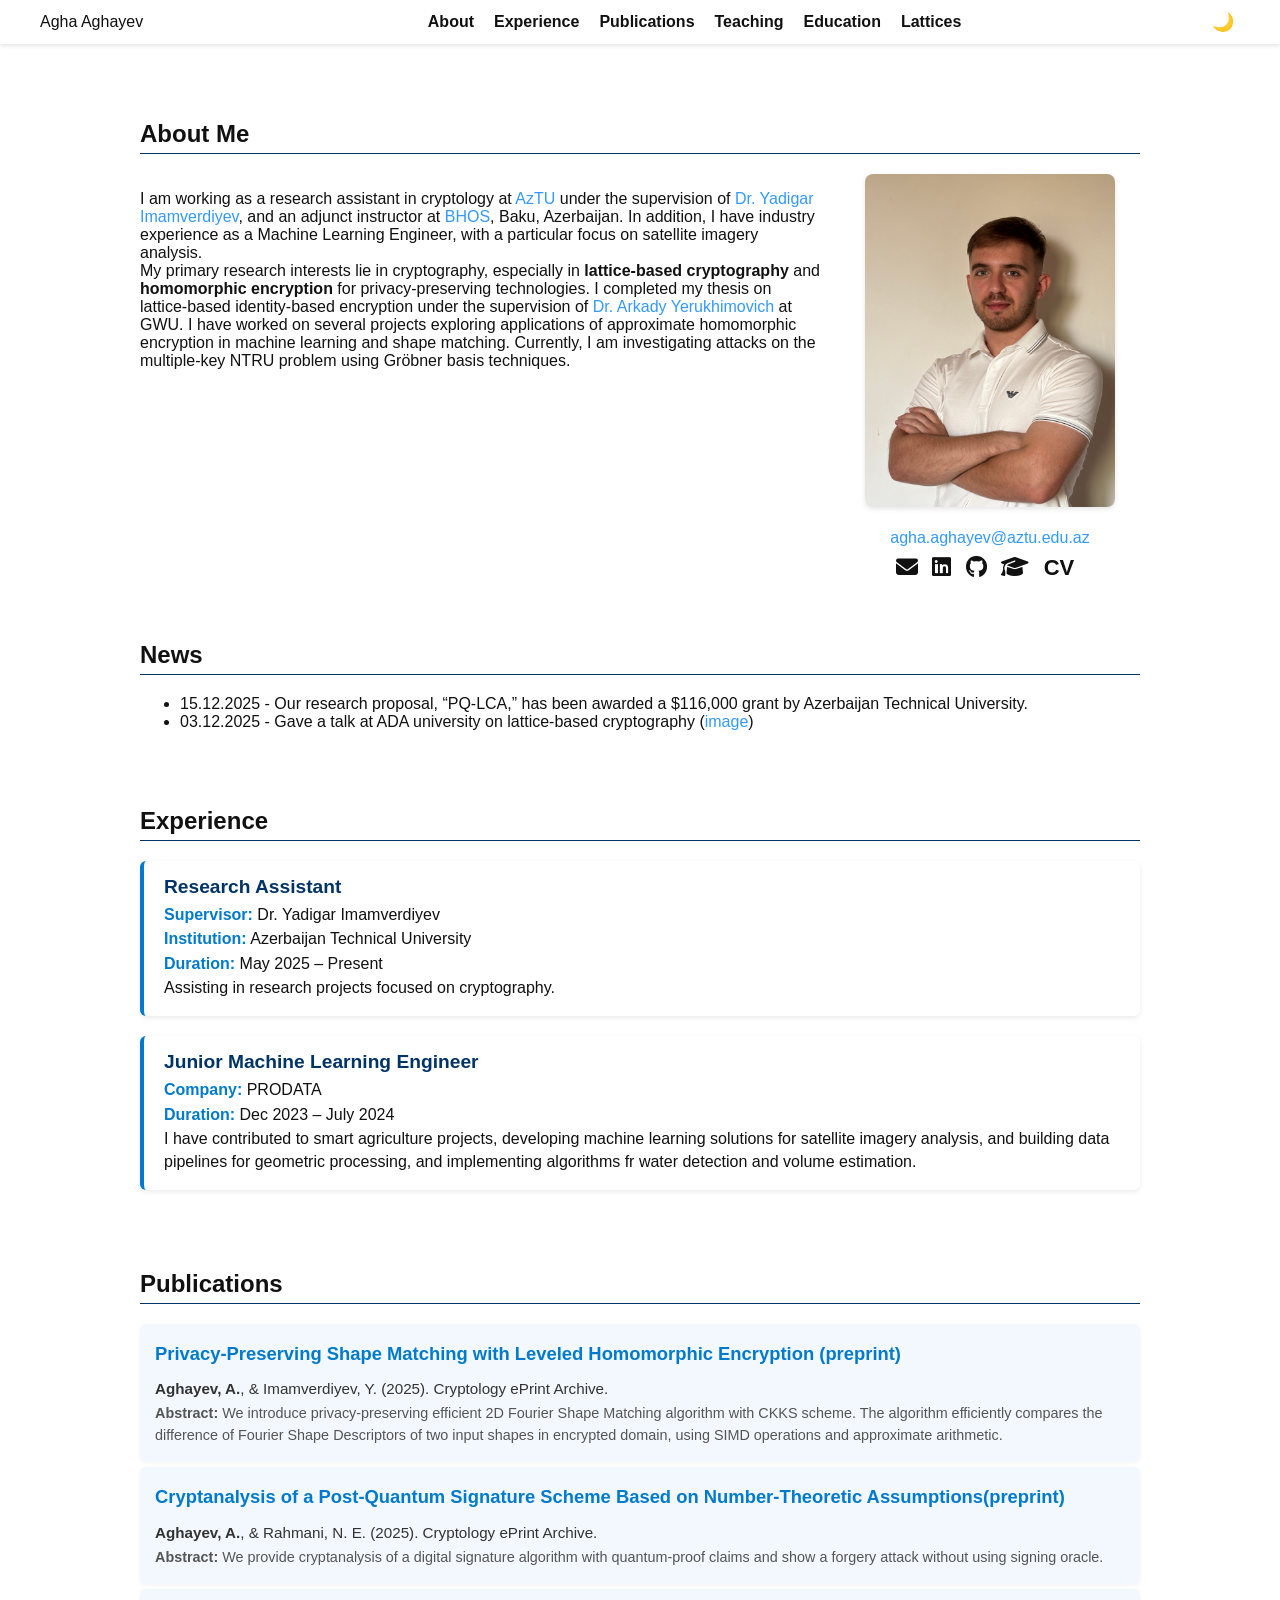
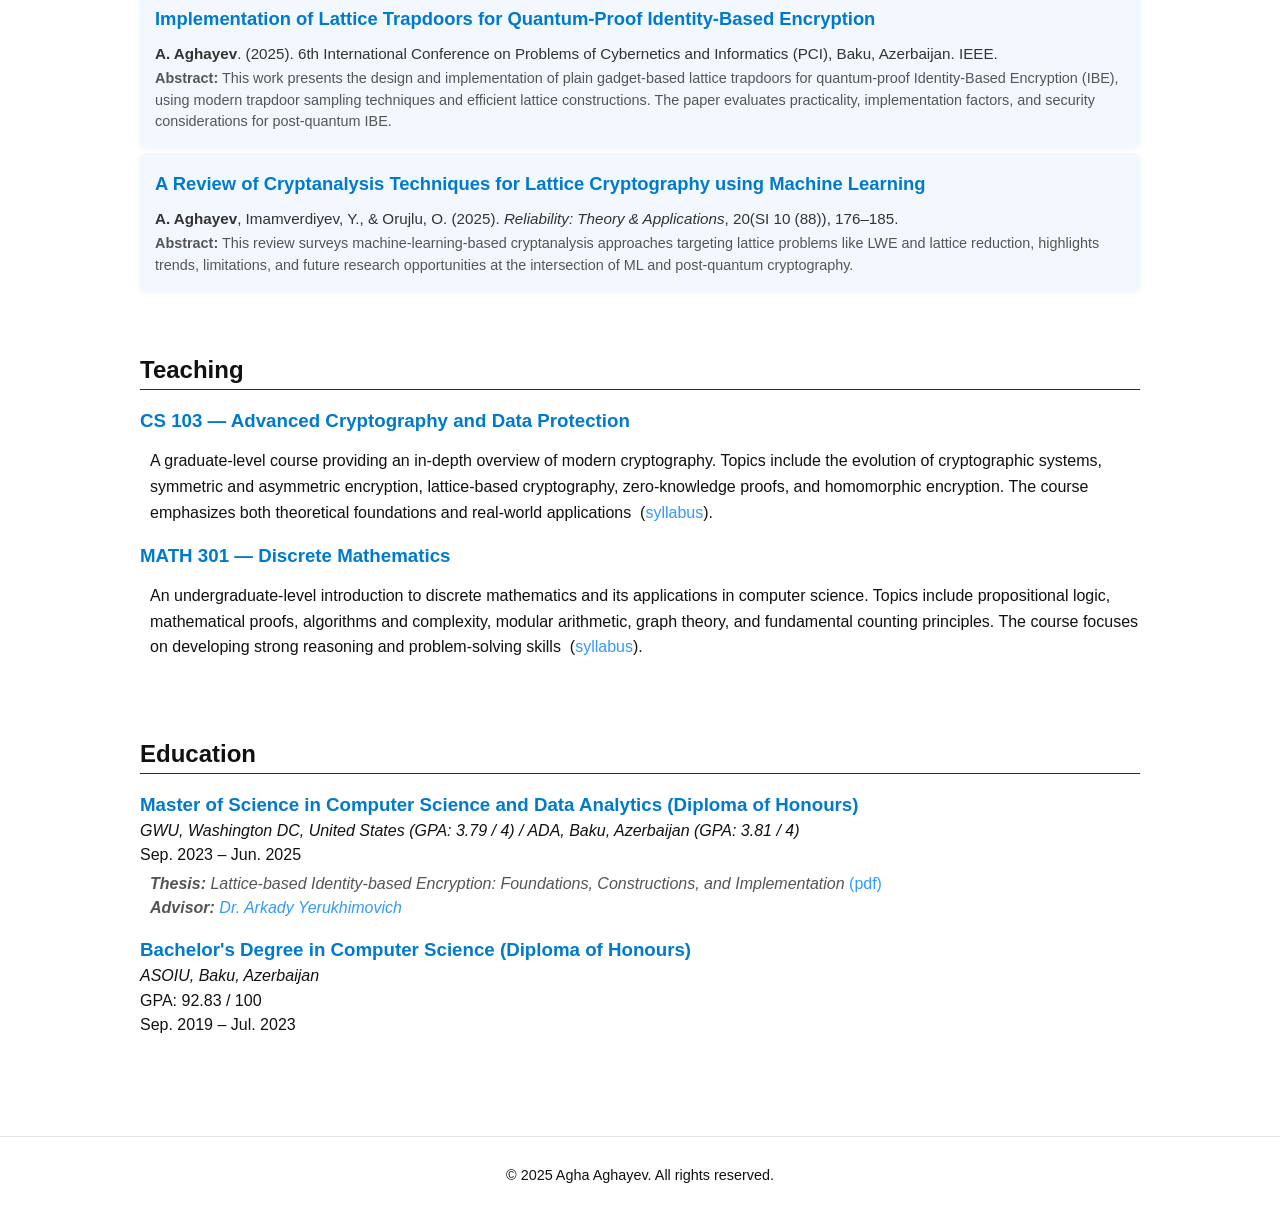
==== commit e3f7258f: "lattice" ====
--- a/index.html
+++ b/index.html
@@ -32,9 +32,9 @@
         <h2>About Me</h2>
         <div class="about-flex">
             <div class="about-text">
-                <p> I am a Research Assistant at <a href="https://aztu.edu.az/en">Azerbaijan Technical University</a> under the supervision of
+                <p> I am working as a research assistant in cryptology at <a href="https://aztu.edu.az/en">AzTU</a> under the supervision of
                      <a href="https://scholar.google.com/citations?user=nQHep3sAAAAJ&hl=en" target="_blank" title="Dr. Yadigar Imamverdiyev's Google Scholar Profile">Dr. Yadigar Imamverdiyev</a>, 
-                     and an Adjunct Instructor at <a href="https://bhos.edu.az/en">Baku Higher Oil School (BHOS)</a>, Baku, Azerbaijan. 
+                     and an adjunct instructor at <a href="https://bhos.edu.az/en">BHOS</a>, Baku, Azerbaijan. 
                      In addition, I have industry experience as a Machine Learning Engineer, with a particular focus on satellite imagery analysis.
                       <br> My primary research interests lie in cryptography, especially in <b>lattice-based cryptography</b> and
                        <b>homomorphic encryption</b> for privacy-preserving technologies. I completed my thesis on lattice-based 
@@ -64,7 +64,16 @@
 </section>
 
 
-
+<section id="">
+    <div class="section-container">
+    <h2>News</h2>
+    <ul>
+  <li>15.12.2025 - Our research proposal, “PQ-LCA,” has been awarded a $116,000 grant by Azerbaijan Technical University.</li>
+  <li>03.12.2025 - Gave a talk at ADA university on lattice-based cryptography (<a href="data/talk.jpeg" target="_blank">image</a>)</li>
+
+</ul>
+    </div>
+</section>
 
 <section id="experience">
     <div class="section-container">
--- a/css/style.css
+++ b/css/style.css
@@ -175,15 +175,14 @@
 }
 
 .experience-item strong {
-    color: var(--accent-color);           /* highlights labels like Supervisor, Institution */
-}
-
-
-/* publications */
+    color: var(--accent-color);          
+}
+
+
 /* Publications */
 .publication {
-    margin-bottom: 15px;
-    padding: 15px 20px;
+    margin-bottom: 5px;
+    padding: 1px 15px;
     border-radius: 6px;
     background-color: rgba(0, 115, 204, 0.05); /* very light blue */
     box-shadow: 0 1px 4px rgba(0,0,0,0.05);
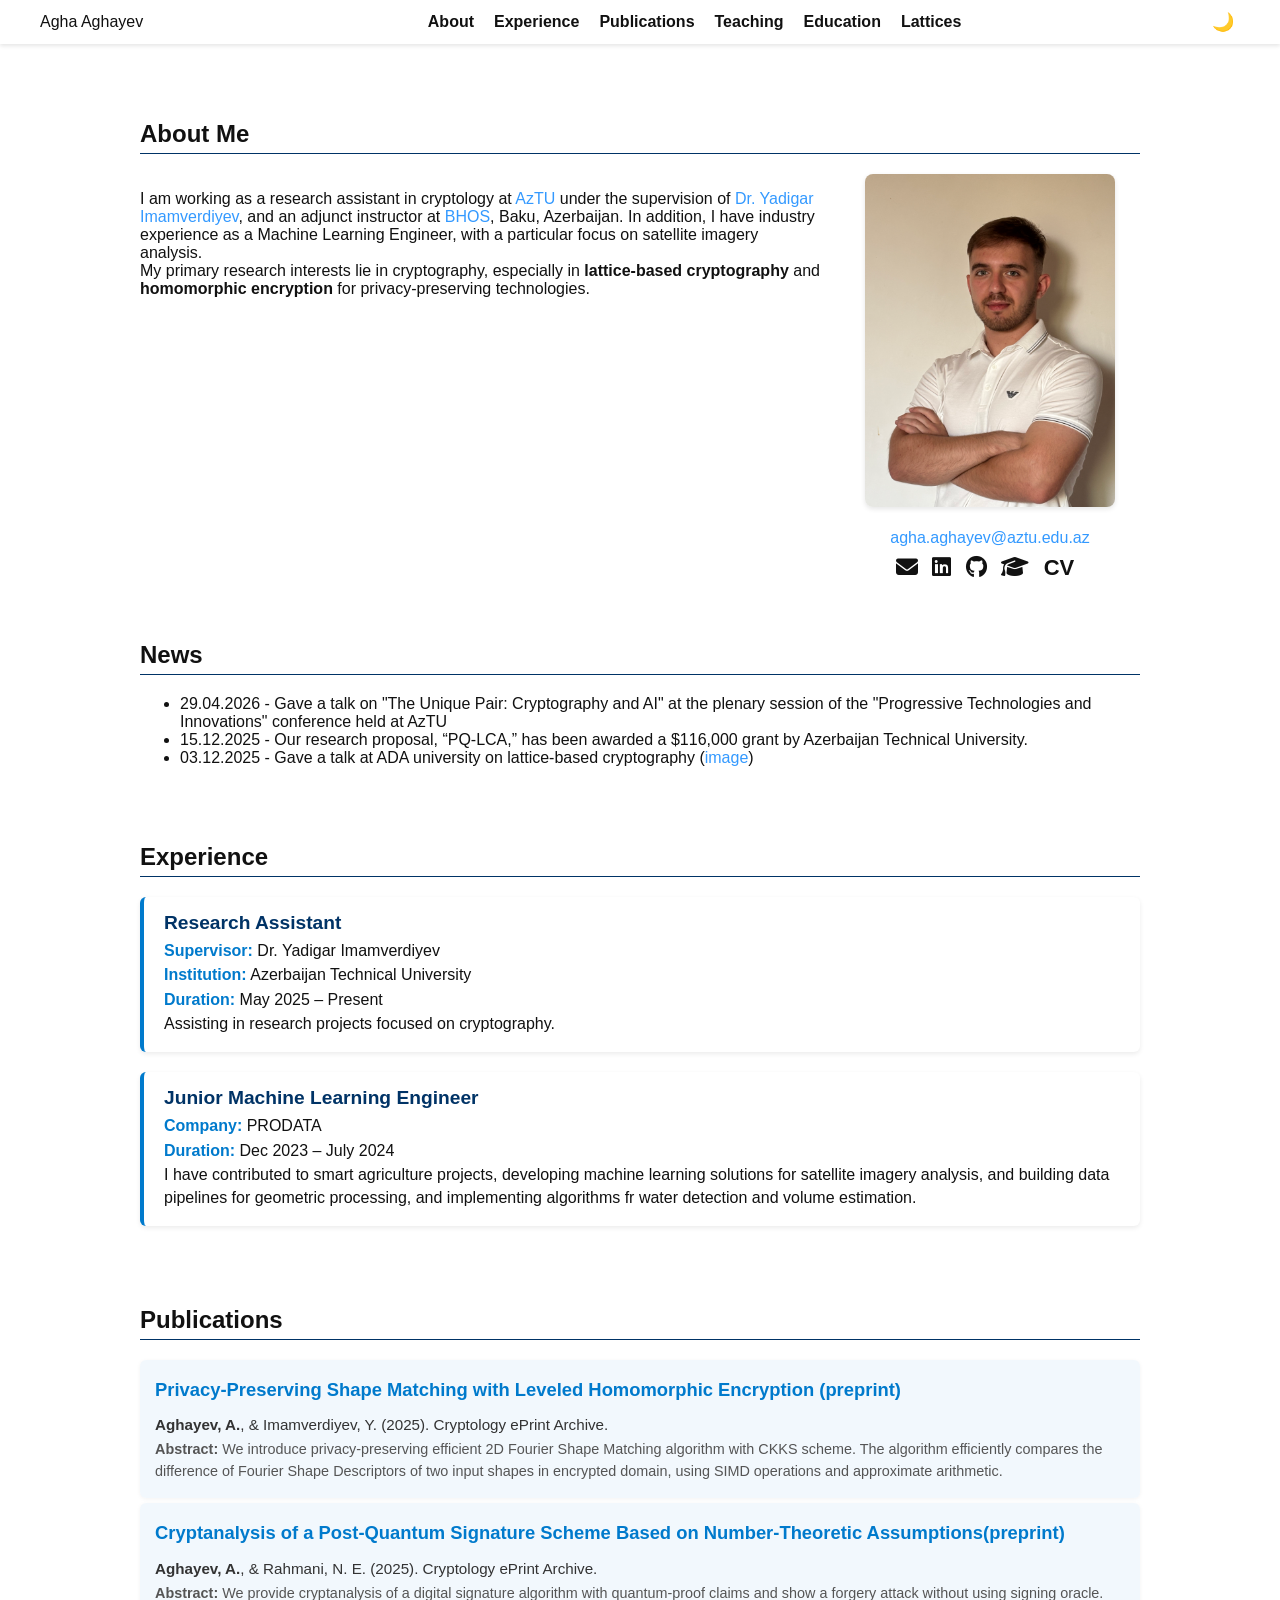
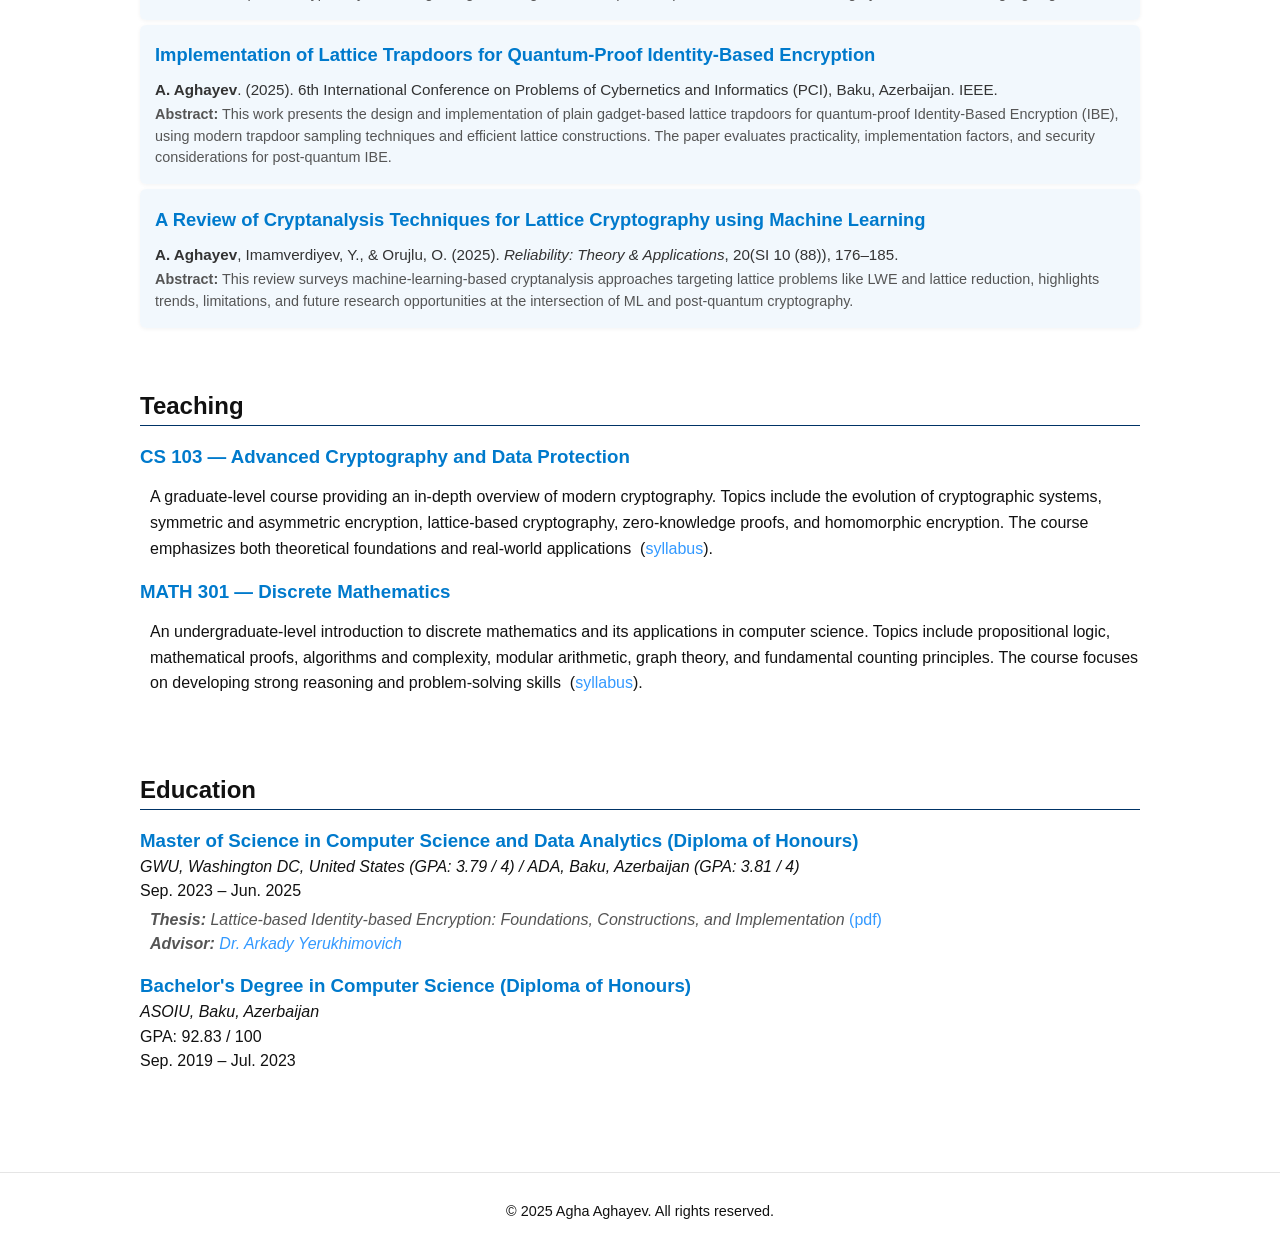
==== commit 833adc20: "new" ====
--- a/index.html
+++ b/index.html
@@ -20,7 +20,7 @@
             <li><a href="#publications">Publications</a></li>
             <li><a href="#teaching">Teaching</a></li>
             <li><a href="#education">Education</a></li>
-            <li><a href="lattice.html">Lattices</a></li>
+            <li><a href="lattices.html">Lattices</a></li>
         </ul>
         <button id="toggle-mode">🌙</button>
     </div>
@@ -37,10 +37,7 @@
                      and an adjunct instructor at <a href="https://bhos.edu.az/en">BHOS</a>, Baku, Azerbaijan. 
                      In addition, I have industry experience as a Machine Learning Engineer, with a particular focus on satellite imagery analysis.
                       <br> My primary research interests lie in cryptography, especially in <b>lattice-based cryptography</b> and
-                       <b>homomorphic encryption</b> for privacy-preserving technologies. I completed my thesis on lattice-based 
-                       identity-based encryption under the supervision of <a href="https://www2.seas.gwu.edu/~arkady/">Dr. Arkady Yerukhimovich</a> at GWU.
-                        I have worked on several projects exploring applications of approximate homomorphic encryption in machine learning and shape matching.
-                        Currently, I am investigating attacks on the multiple-key NTRU problem using Gröbner basis techniques. </p>
+                       <b>homomorphic encryption</b> for privacy-preserving technologies. 
                     
             </div>
 
@@ -68,6 +65,7 @@
     <div class="section-container">
     <h2>News</h2>
     <ul>
+   <li>29.04.2026 - Gave a talk on "The Unique Pair: Cryptography and AI" at the plenary session of the "Progressive Technologies and Innovations" conference held at AzTU</li>     
   <li>15.12.2025 - Our research proposal, “PQ-LCA,” has been awarded a $116,000 grant by Azerbaijan Technical University.</li>
   <li>03.12.2025 - Gave a talk at ADA university on lattice-based cryptography (<a href="data/talk.jpeg" target="_blank">image</a>)</li>
 
--- a/css/style.css
+++ b/css/style.css
@@ -287,3 +287,5 @@
     font-size: 0.9rem;
     margin-top: 40px; /* space from last section */
 }
+
+
